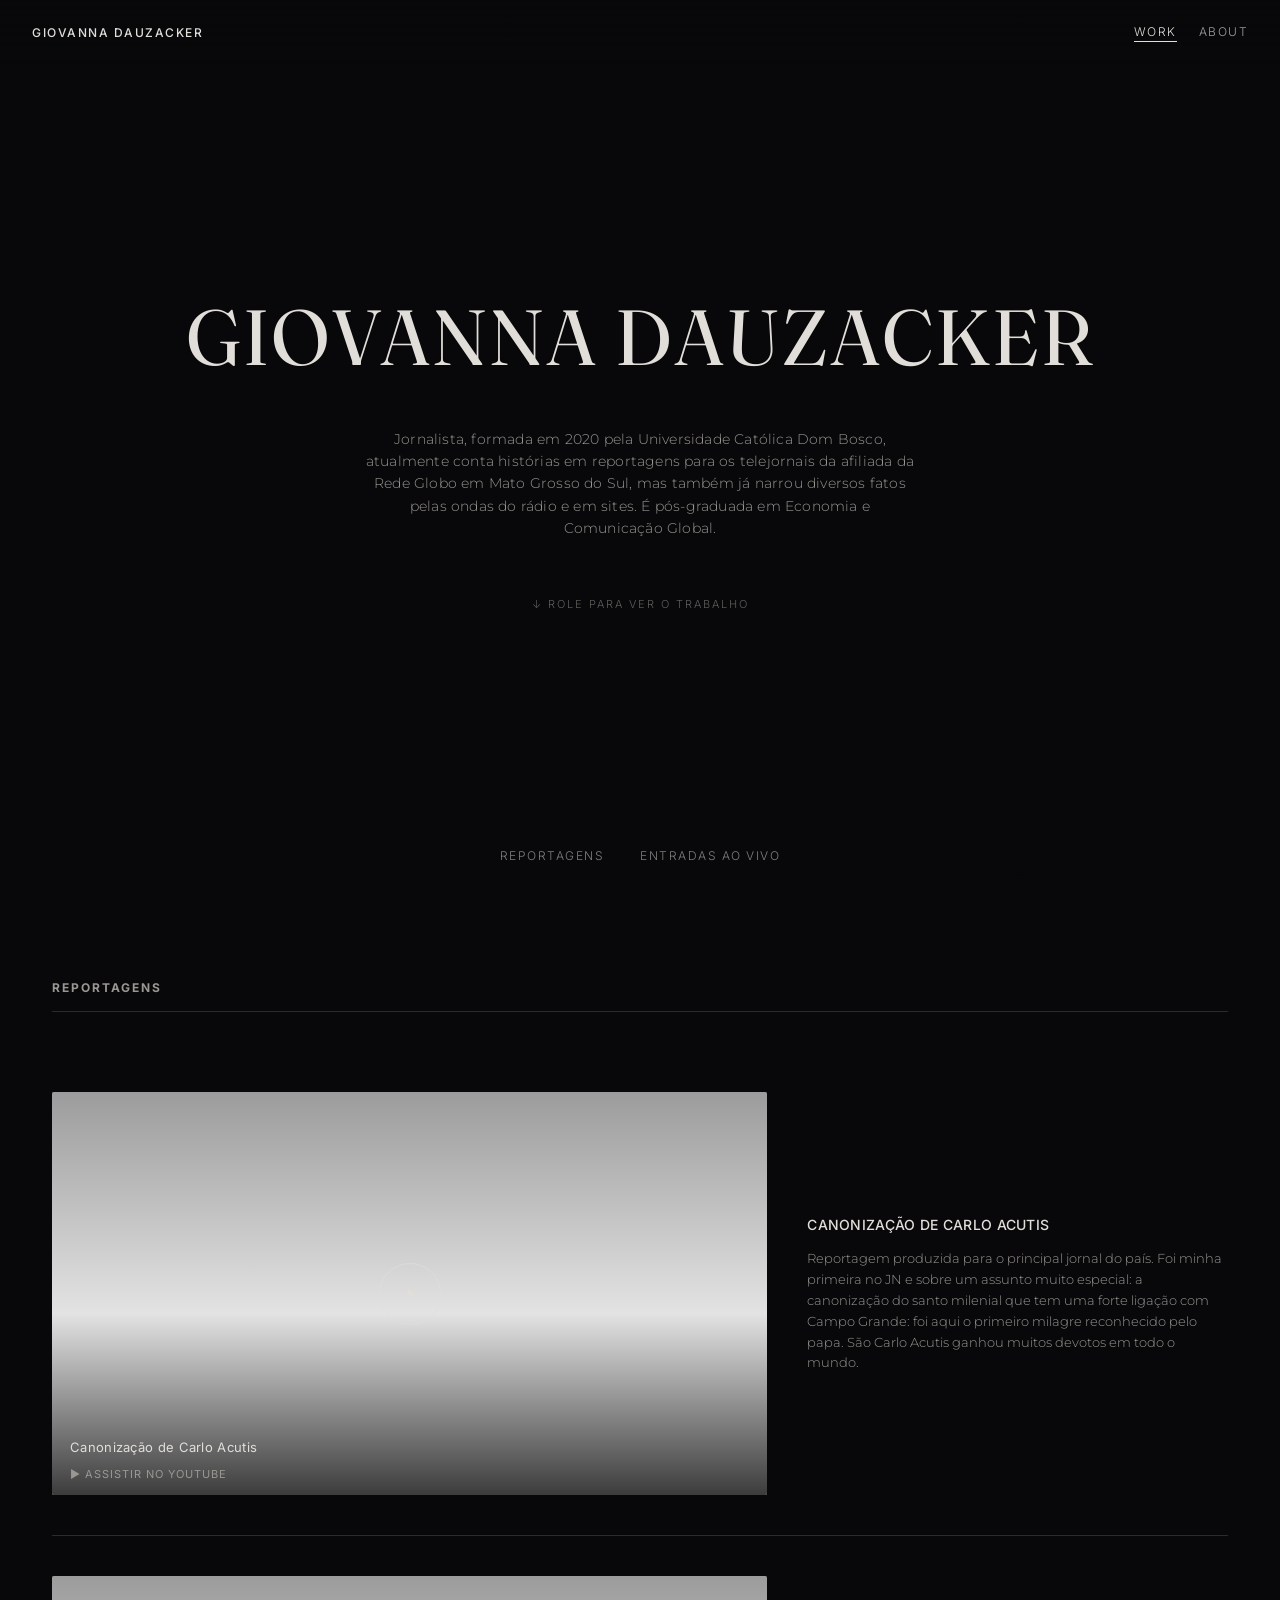
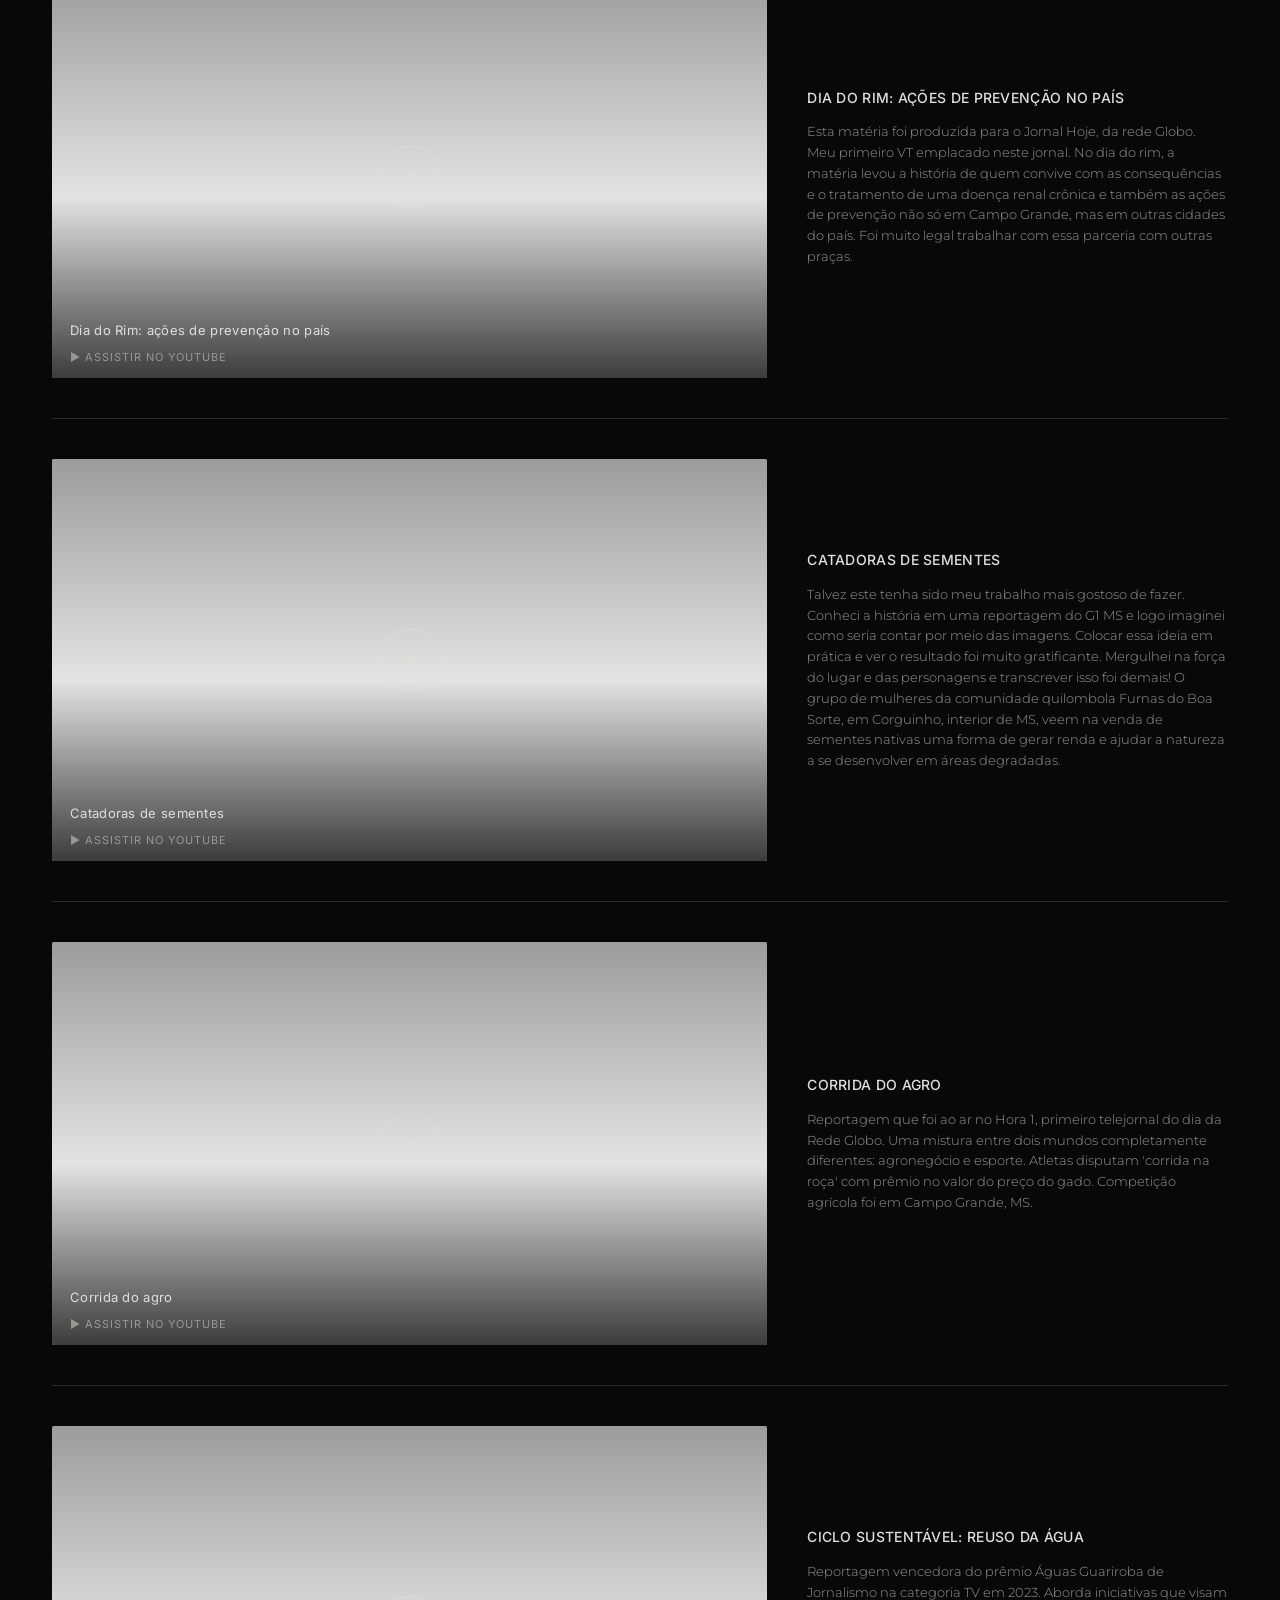
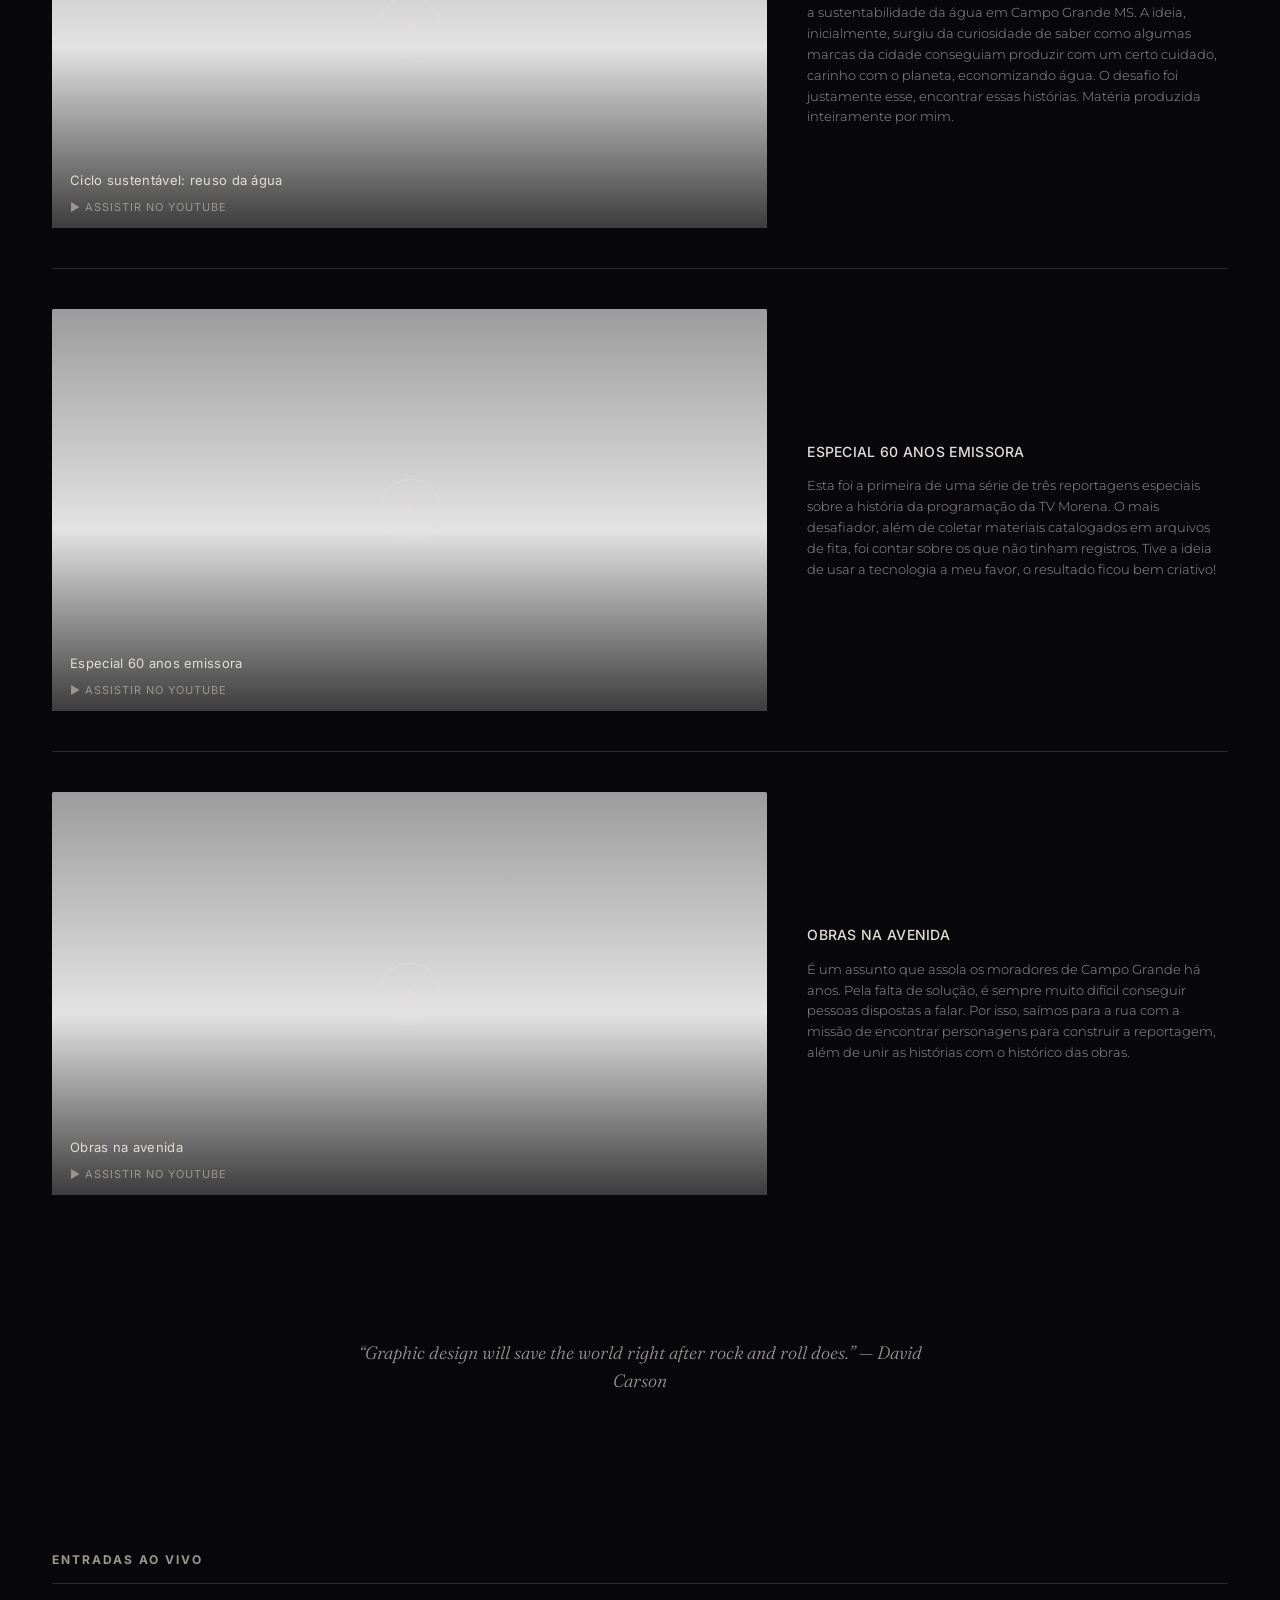
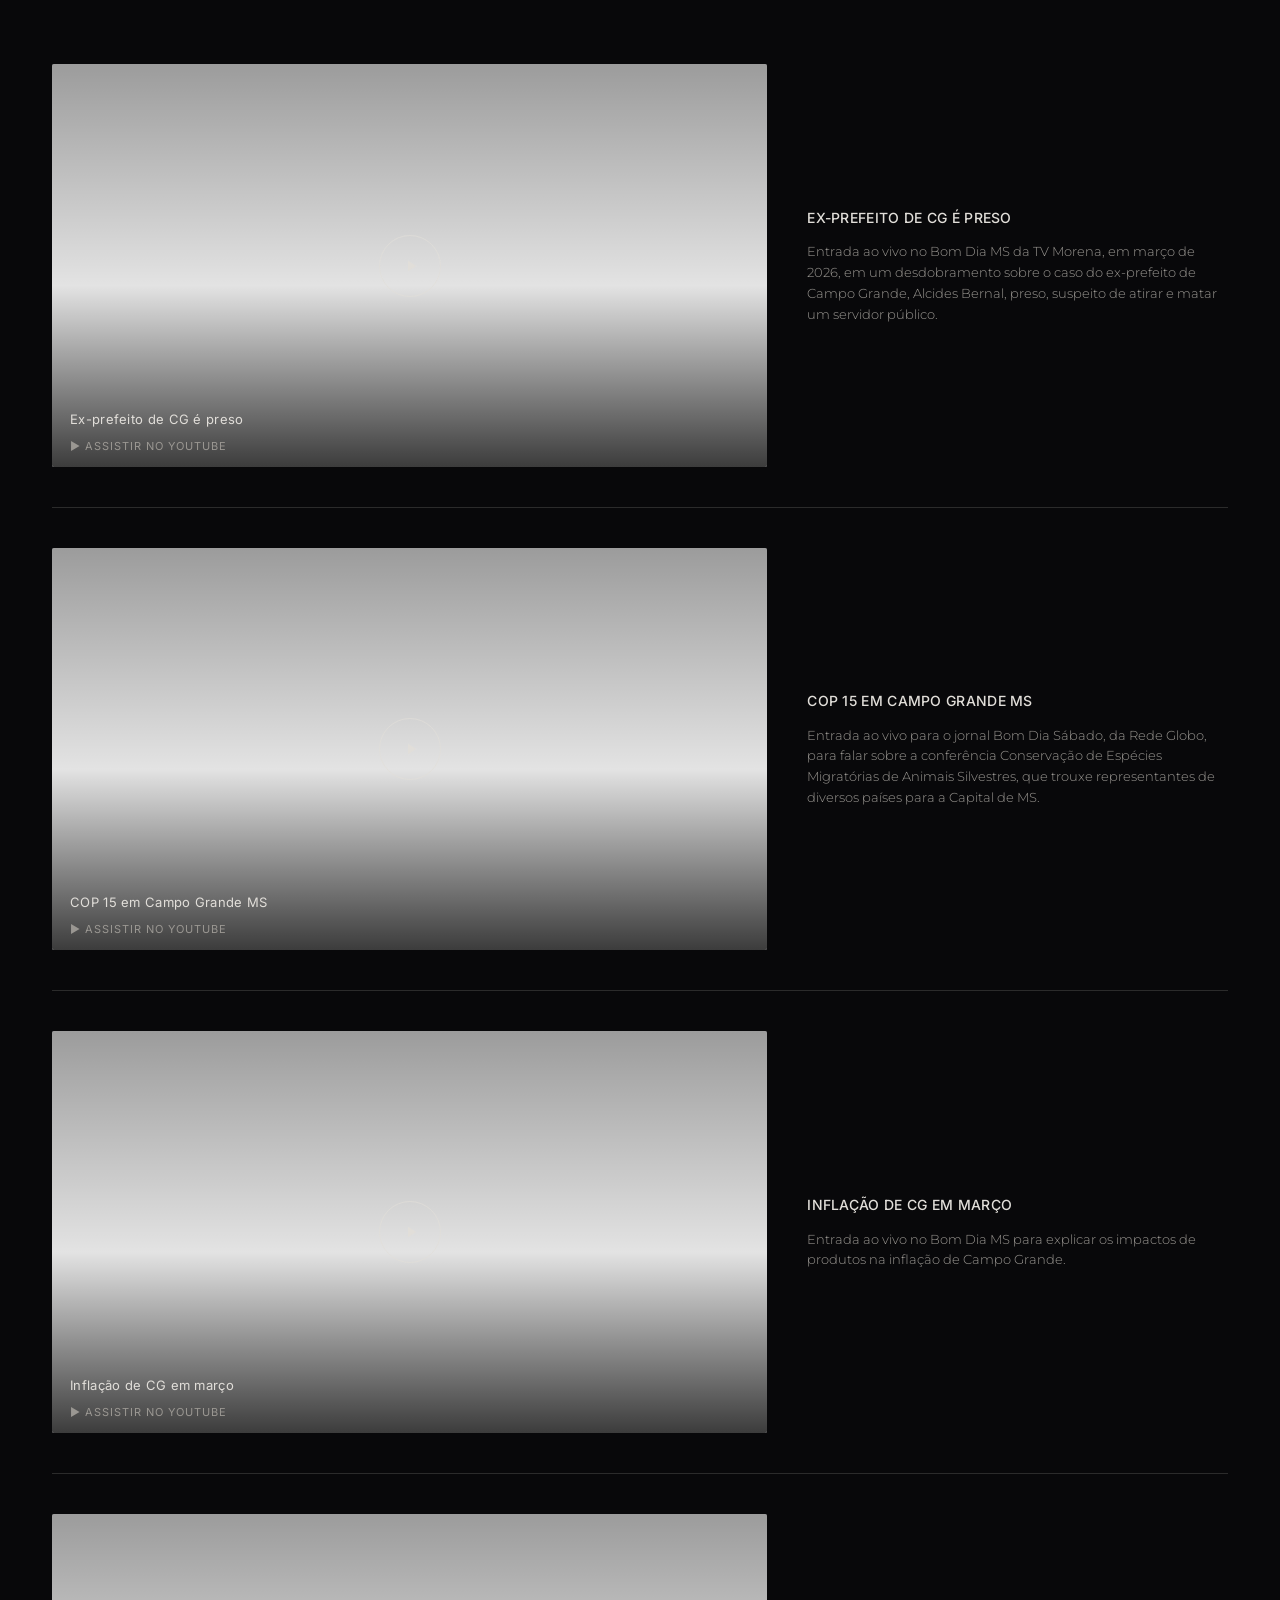
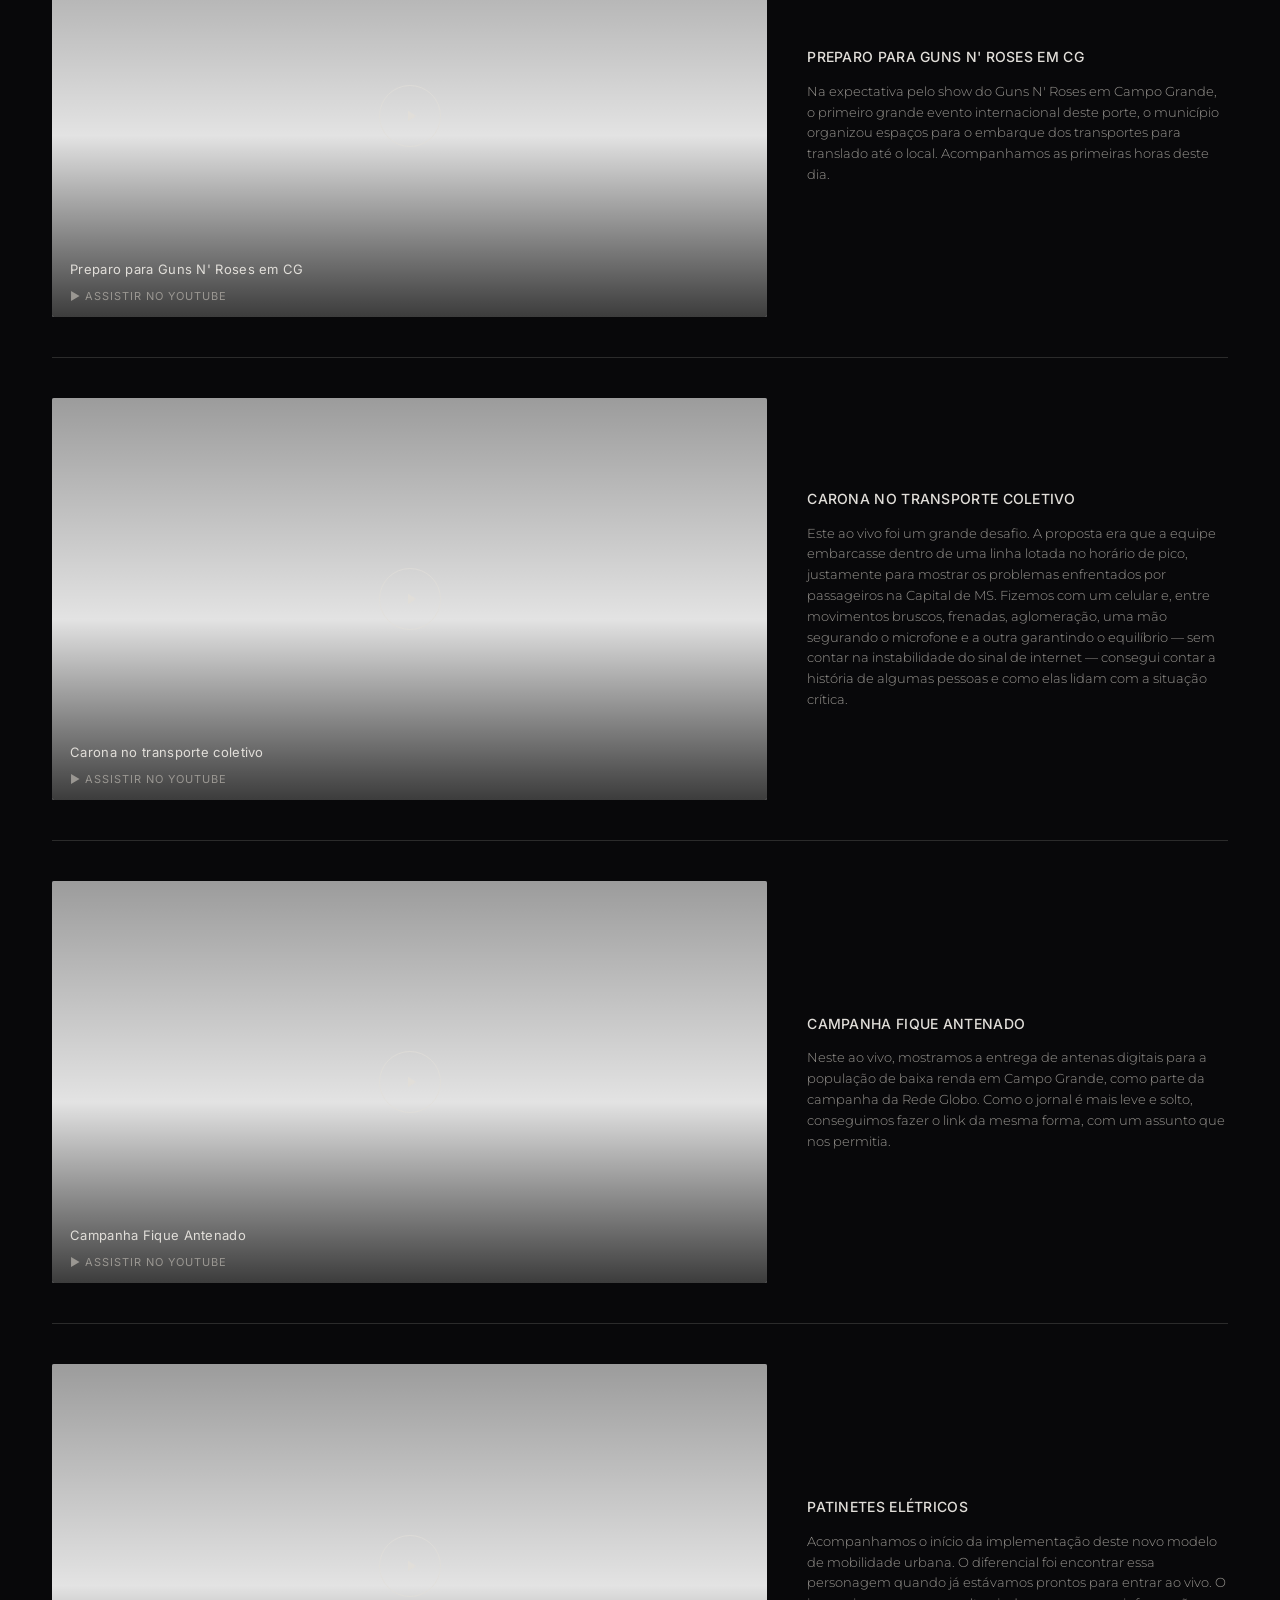
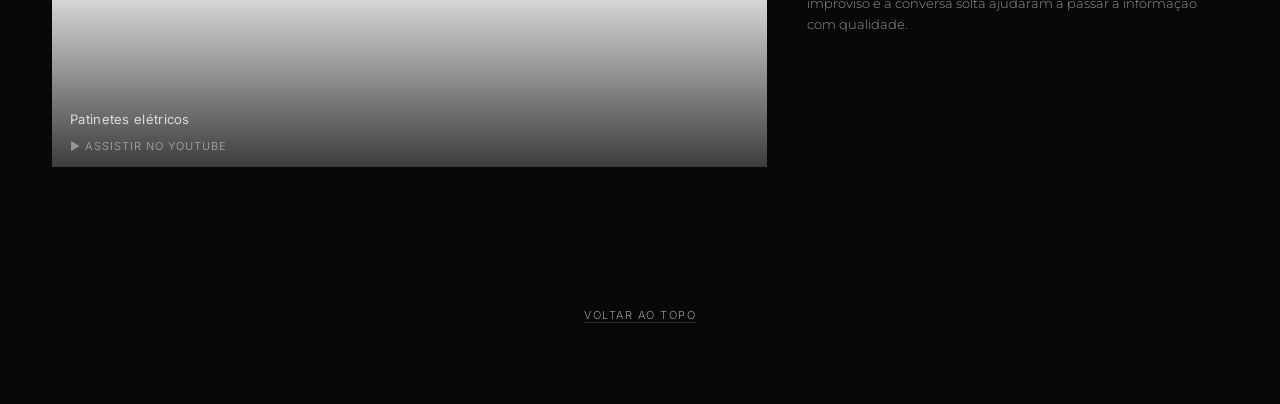
==== index.html @ 27963dab "Initial commit: portfólio da Giovanna Dauzacker Site estático (HTML/CSS/JS) recriando o portfólio qu" ====
<!doctype html>
<html lang="pt-BR">
<head>
  <meta charset="UTF-8" />
  <meta name="viewport" content="width=device-width, initial-scale=1.0" />
  <title>Giovanna Dauzacker — Jornalista</title>
  <meta name="description" content="Portfólio de Giovanna Dauzacker, jornalista de TV, rádio e site em Mato Grosso do Sul." />
  <link rel="stylesheet" href="css/style.css" />
</head>
<body>
  <header class="site-header">
    <a href="index.html" class="logo">Giovanna Dauzacker</a>
    <nav>
      <a href="index.html" class="active">Work</a>
      <a href="about.html">About</a>
    </nav>
  </header>

  <section class="hero">
    <h1 id="hero-title">Giovanna Dauzacker</h1>
    <p id="hero-tagline"></p>
    <div class="scroll-hint">↓ role para ver o trabalho</div>
  </section>

  <nav class="section-tabs">
    <a href="#reportagens">Reportagens</a>
    <a href="#entradas">Entradas ao vivo</a>
  </nav>

  <main class="container">
    <section id="reportagens" class="section">
      <h2 class="section-heading">Reportagens</h2>
      <div id="reportagens-grid"></div>
    </section>

    <p class="quote" id="site-quote"></p>

    <section id="entradas" class="section">
      <h2 class="section-heading">Entradas ao vivo</h2>
      <div id="entradas-grid"></div>
    </section>
  </main>

  <footer class="site-footer">
    <a href="#top">Voltar ao topo</a>
  </footer>

  <script src="js/data.js"></script>
  <script src="js/main.js"></script>
</body>
</html>
---- css/style.css ----
/* =========================================================
   Portfólio — Giovanna Dauzacker
   Paleta e tipografia inspiradas no site original (Readymag)
   ========================================================= */

@import url("https://fonts.googleapis.com/css2?family=Fraunces:ital,opsz,wght@0,9..144,300;0,9..144,400;1,9..144,400&family=Inter:wght@400;500&family=Montserrat:wght@300;400;500&display=swap");

:root {
  --bg: #08080a;
  --bg-soft: #101012;
  --fg: #e1ded9;
  --fg-dim: #9a9792;
  --line: rgba(225, 222, 217, 0.16);
  --accent: #c23b2f;
  --serif: "Fraunces", Georgia, serif;
  --sans: "Inter", -apple-system, "Segoe UI", Roboto, sans-serif;
  --body-font: "Montserrat", var(--sans);
  --maxw: 1240px;
}

* {
  box-sizing: border-box;
}

html {
  scroll-behavior: smooth;
}

body {
  margin: 0;
  background: var(--bg);
  color: var(--fg);
  font-family: var(--body-font);
  font-weight: 300;
  line-height: 1.6;
  -webkit-font-smoothing: antialiased;
}

a {
  color: inherit;
  text-decoration: none;
}

img {
  max-width: 100%;
  display: block;
}

.container {
  max-width: var(--maxw);
  margin: 0 auto;
  padding: 0 32px;
}

/* ---------- Header ---------- */

.site-header {
  position: fixed;
  top: 0;
  left: 0;
  right: 0;
  z-index: 50;
  display: flex;
  align-items: center;
  justify-content: space-between;
  padding: 22px 32px;
  font-family: var(--sans);
  font-size: 12px;
  letter-spacing: 1.5px;
  text-transform: uppercase;
  background: linear-gradient(to bottom, rgba(8, 8, 10, 0.9), transparent);
}

.site-header .logo {
  font-weight: 500;
}

.site-header nav {
  display: flex;
  gap: 22px;
}

.site-header nav a {
  opacity: 0.7;
  transition: opacity 0.2s ease;
  border-bottom: 1px solid transparent;
}

.site-header nav a:hover,
.site-header nav a.active {
  opacity: 1;
  border-bottom-color: currentColor;
}

/* ---------- Hero ---------- */

.hero {
  min-height: 92vh;
  display: flex;
  flex-direction: column;
  align-items: center;
  justify-content: center;
  text-align: center;
  padding: 140px 24px 80px;
}

.hero h1 {
  font-family: var(--serif);
  font-weight: 400;
  font-size: clamp(40px, 7vw, 78px);
  letter-spacing: 2px;
  text-transform: uppercase;
  margin: 0 0 28px;
}

.hero p {
  max-width: 560px;
  font-size: 14px;
  letter-spacing: 0.2px;
  color: var(--fg-dim);
  margin: 0;
}

.hero .scroll-hint {
  margin-top: 56px;
  font-family: var(--sans);
  font-size: 11px;
  letter-spacing: 2px;
  text-transform: uppercase;
  color: var(--fg-dim);
  opacity: 0.6;
}

/* ---------- Section nav (Reportagens / Entradas ao vivo) ---------- */

.section-tabs {
  position: sticky;
  top: 0;
  z-index: 40;
  display: flex;
  justify-content: center;
  gap: 36px;
  padding: 18px 24px;
  background: linear-gradient(to bottom, var(--bg) 60%, transparent);
  font-family: var(--sans);
  font-size: 12px;
  letter-spacing: 1.5px;
  text-transform: uppercase;
}

.section-tabs a {
  opacity: 0.55;
  padding-bottom: 4px;
  border-bottom: 1px solid transparent;
  transition: opacity 0.2s ease, border-color 0.2s ease;
}

.section-tabs a:hover {
  opacity: 1;
  border-color: var(--line);
}

/* ---------- Section headings ---------- */

.section {
  padding: 90px 0 40px;
}

.section-heading {
  font-family: var(--sans);
  font-size: 12px;
  letter-spacing: 2px;
  text-transform: uppercase;
  color: var(--fg-dim);
  margin: 0 0 40px;
  padding-bottom: 14px;
  border-bottom: 1px solid var(--line);
}

.quote {
  max-width: 640px;
  margin: 64px auto;
  text-align: center;
  font-family: var(--serif);
  font-style: italic;
  font-size: 18px;
  color: var(--fg-dim);
  padding: 0 24px;
}

/* ---------- Video cards ---------- */

.card {
  display: grid;
  grid-template-columns: minmax(0, 1.7fr) minmax(0, 1fr);
  gap: 40px;
  align-items: center;
  padding: 40px 0;
  border-bottom: 1px solid var(--line);
}

.card:last-child {
  border-bottom: none;
}

.video-frame {
  position: relative;
  aspect-ratio: 16 / 9;
  background: var(--bg-soft);
  overflow: hidden;
  border-radius: 2px;
}

.video-frame iframe {
  position: absolute;
  inset: 0;
  width: 100%;
  height: 100%;
  border: 0;
}

.video-thumb {
  position: absolute;
  inset: 0;
  width: 100%;
  height: 100%;
  background-size: cover;
  background-position: center;
  cursor: pointer;
  border: 0;
  padding: 0;
}

.video-thumb::after {
  content: "";
  position: absolute;
  inset: 0;
  background: linear-gradient(to top, rgba(0, 0, 0, 0.75) 0%, rgba(0, 0, 0, 0.05) 45%, rgba(0, 0, 0, 0.35) 100%);
}

.video-thumb .play {
  position: absolute;
  top: 50%;
  left: 50%;
  transform: translate(-50%, -50%);
  width: 62px;
  height: 62px;
  border-radius: 50%;
  border: 1px solid rgba(225, 222, 217, 0.7);
  display: flex;
  align-items: center;
  justify-content: center;
  z-index: 2;
  transition: transform 0.2s ease, background 0.2s ease;
}

.video-thumb:hover .play {
  transform: translate(-50%, -50%) scale(1.08);
  background: rgba(225, 222, 217, 0.12);
}

.video-thumb .play svg {
  width: 18px;
  height: 18px;
  fill: var(--fg);
  margin-left: 3px;
}

.video-thumb .thumb-caption {
  position: absolute;
  left: 18px;
  right: 18px;
  bottom: 14px;
  z-index: 2;
  display: flex;
  flex-direction: column;
  gap: 6px;
  text-align: left;
  font-family: var(--sans);
  font-size: 13px;
  letter-spacing: 0.3px;
  color: var(--fg);
}

.video-thumb .thumb-caption .yt {
  display: inline-flex;
  align-items: center;
  gap: 6px;
  margin-top: 6px;
  font-size: 11px;
  letter-spacing: 1px;
  text-transform: uppercase;
  color: var(--fg-dim);
}

.card-body h3 {
  font-family: var(--sans);
  font-weight: 500;
  font-size: 14px;
  letter-spacing: 0.3px;
  text-transform: uppercase;
  margin: 0 0 12px;
}

.card-body p {
  font-size: 13px;
  color: var(--fg-dim);
  margin: 0;
}

/* ---------- Footer ---------- */

.site-footer {
  padding: 60px 0 80px;
  text-align: center;
  font-family: var(--sans);
  font-size: 11px;
  letter-spacing: 1.5px;
  text-transform: uppercase;
  color: var(--fg-dim);
}

.site-footer a {
  border-bottom: 1px solid var(--line);
}

/* ---------- About page ---------- */

.about {
  padding: 170px 0 100px;
  display: grid;
  grid-template-columns: 1.1fr 0.9fr;
  gap: 64px;
  align-items: start;
}

.about h1 {
  font-family: var(--serif);
  font-size: clamp(30px, 4vw, 42px);
  letter-spacing: 1px;
  text-transform: uppercase;
  margin: 0 0 28px;
}

.about p {
  font-size: 14px;
  color: var(--fg-dim);
  margin: 0 0 18px;
}

.about .contact {
  margin-top: 36px;
  display: flex;
  gap: 32px;
  font-family: var(--sans);
  font-size: 12px;
  letter-spacing: 1px;
  text-transform: uppercase;
}

.about .contact a {
  border-bottom: 1px solid var(--line);
  padding-bottom: 2px;
}

.about-photo {
  aspect-ratio: 4 / 5;
  border-radius: 2px;
  overflow: hidden;
  background: var(--bg-soft);
  display: flex;
  align-items: center;
  justify-content: center;
  border: 1px solid var(--line);
}

.about-photo img {
  width: 100%;
  height: 100%;
  object-fit: cover;
}

.about-photo .placeholder {
  text-align: center;
  font-family: var(--serif);
  font-size: 42px;
  letter-spacing: 3px;
  color: var(--fg-dim);
}

/* ---------- Responsive ---------- */

@media (max-width: 860px) {
  .card {
    grid-template-columns: 1fr;
    gap: 20px;
  }

  .about {
    grid-template-columns: 1fr;
    padding-top: 130px;
  }

  .about-photo {
    max-width: 320px;
  }

  .site-header {
    padding: 18px 20px;
  }

  .container {
    padding: 0 20px;
  }
}
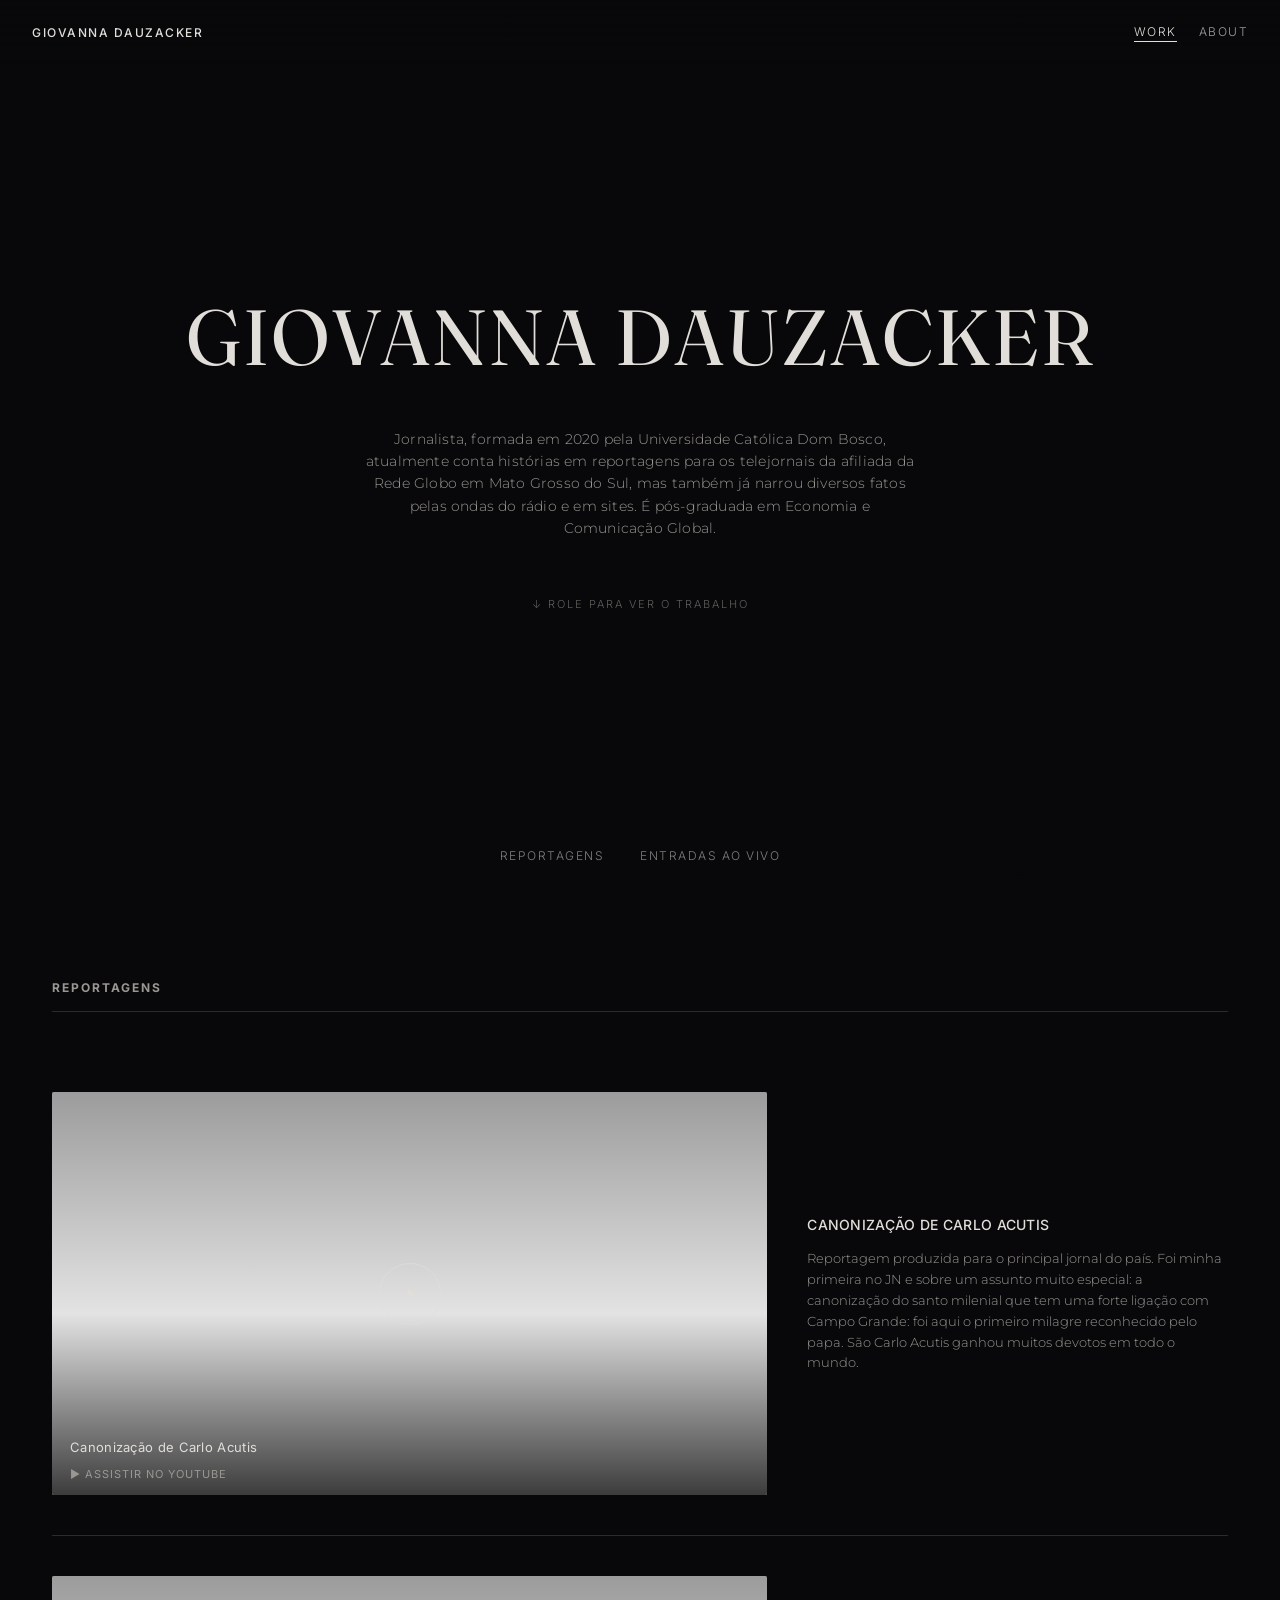
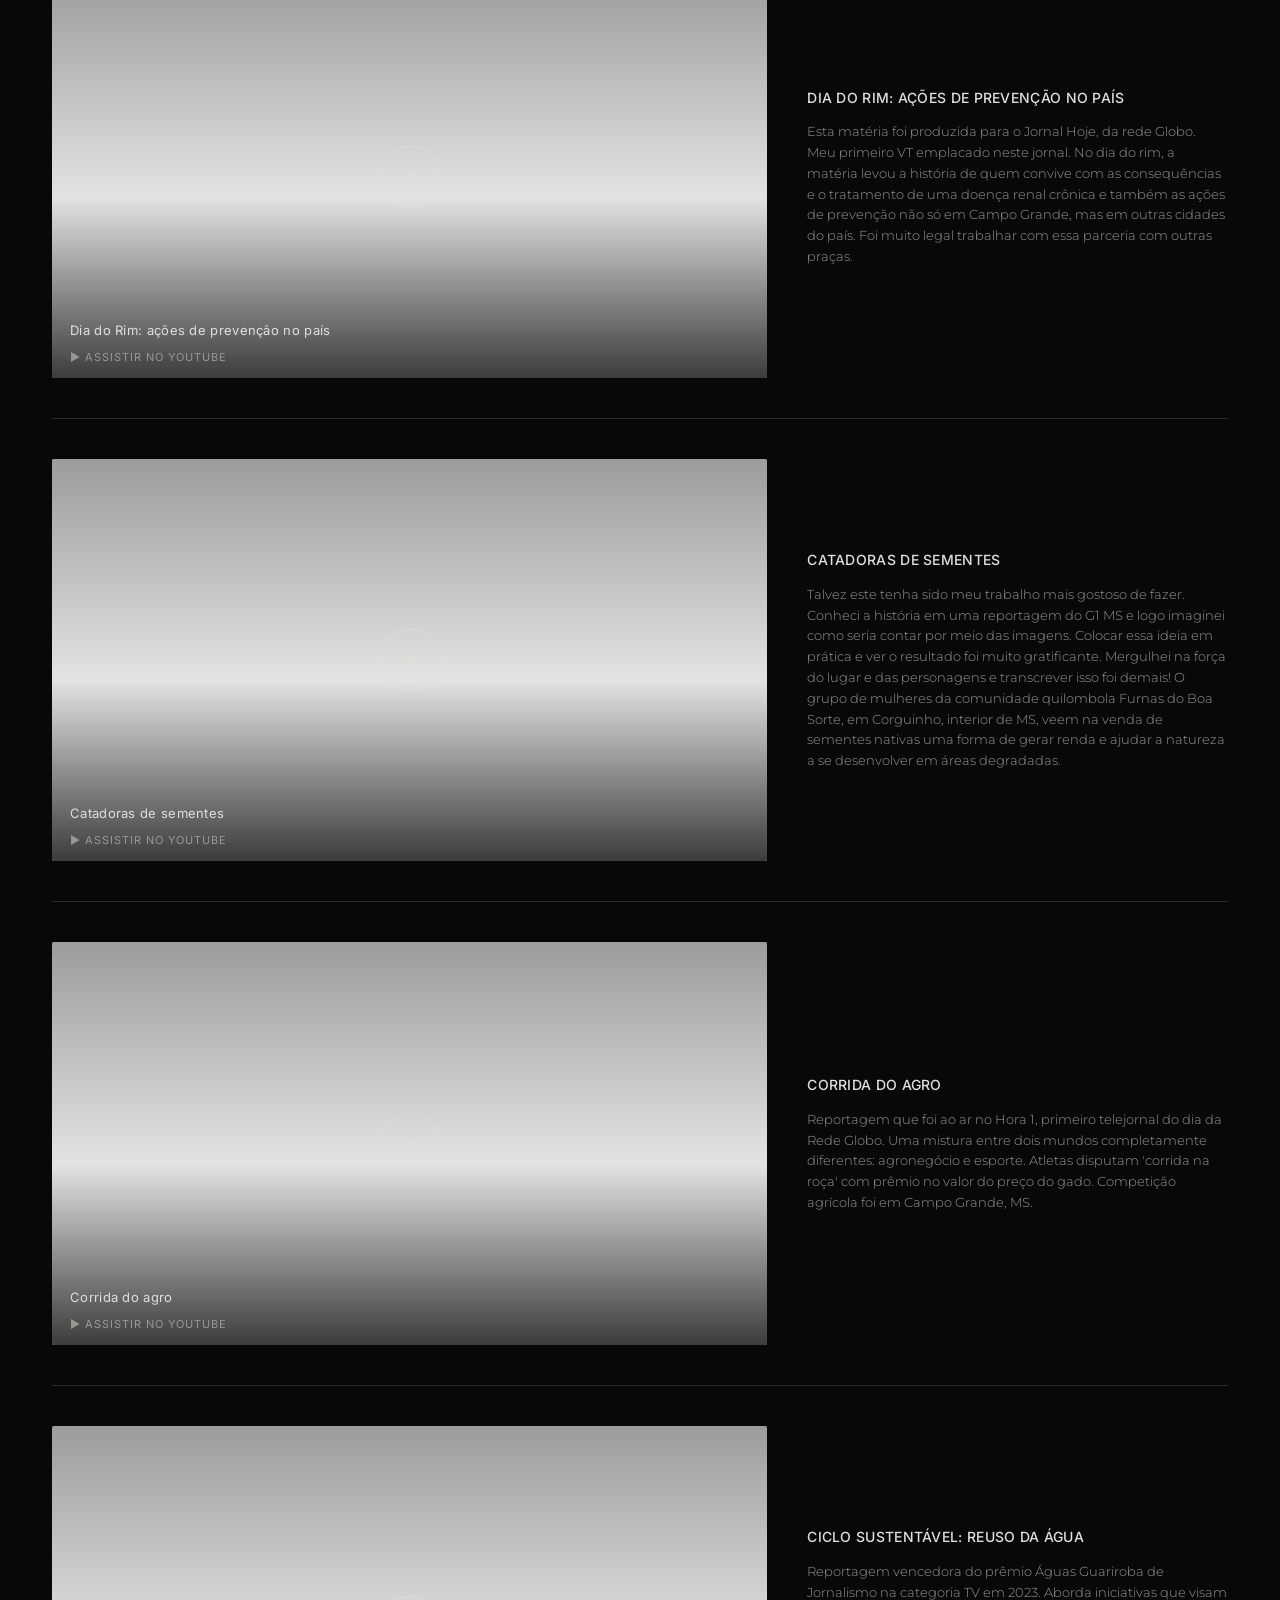
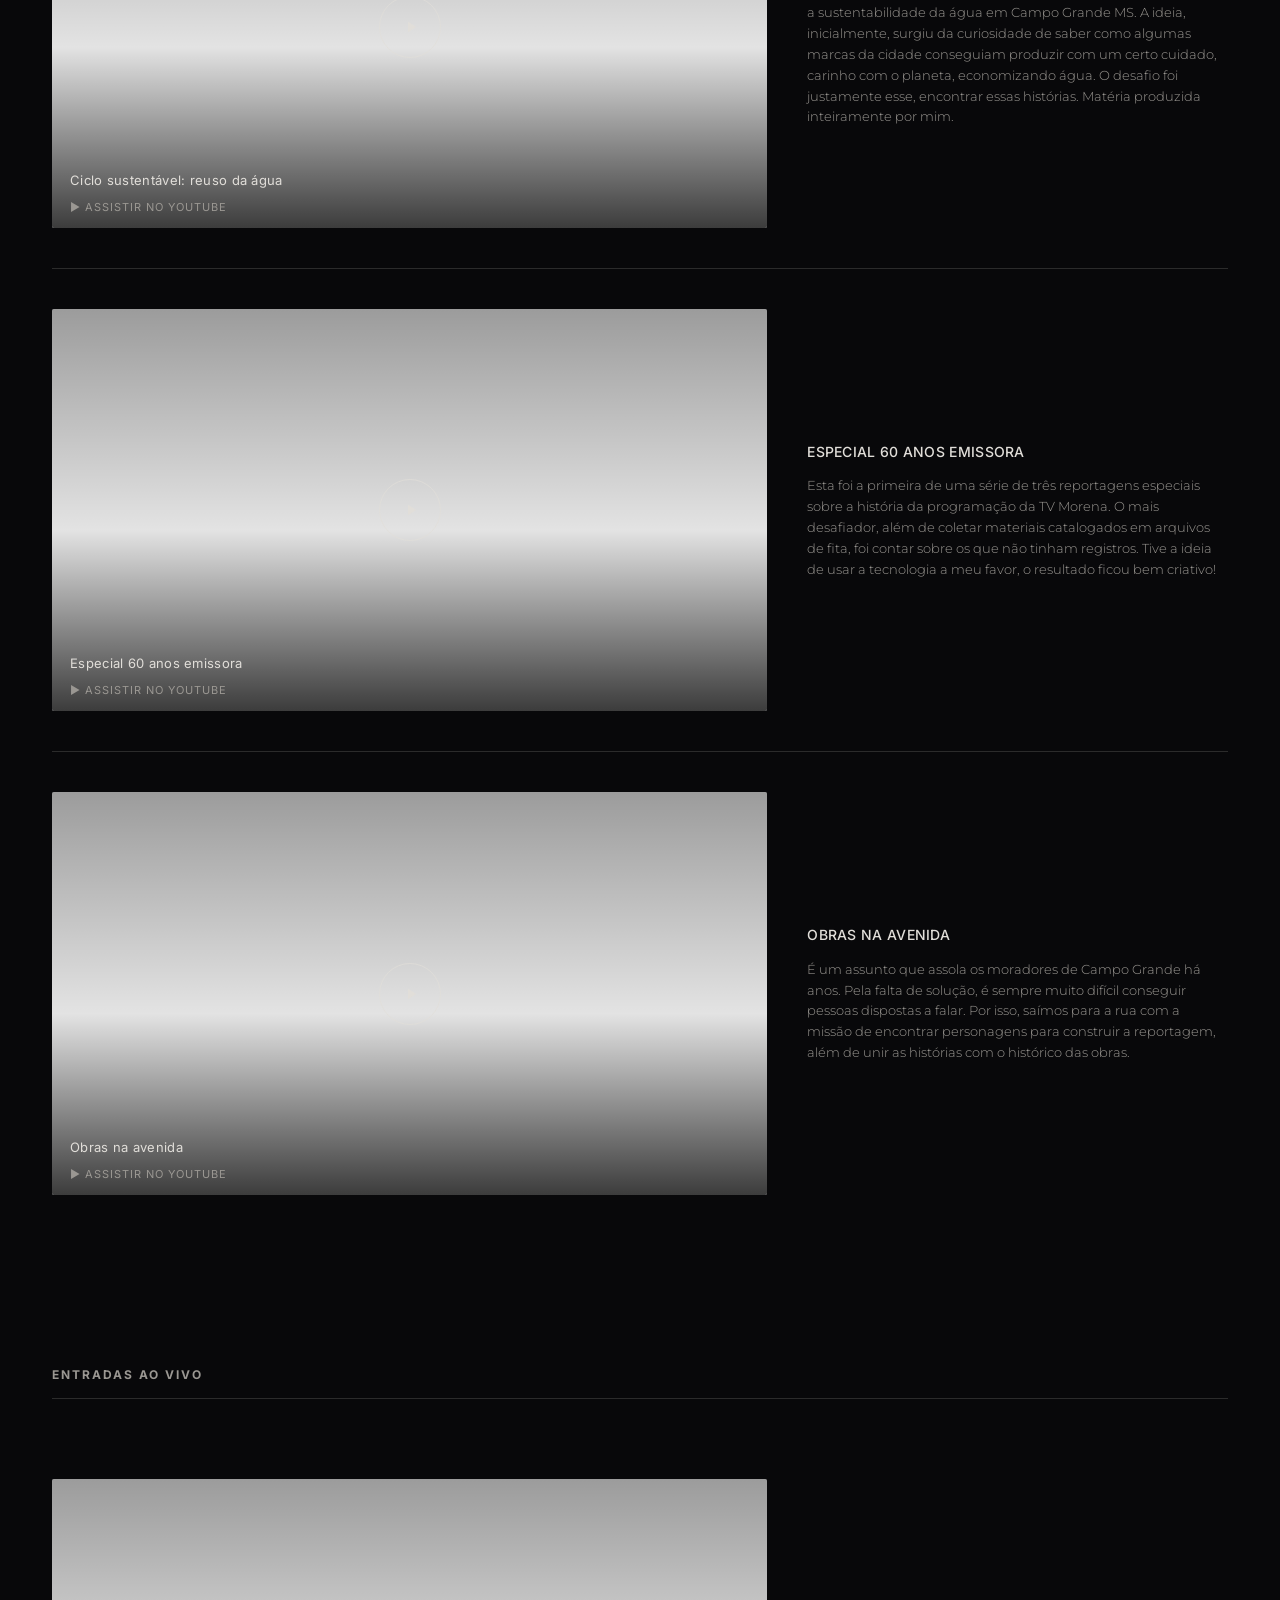
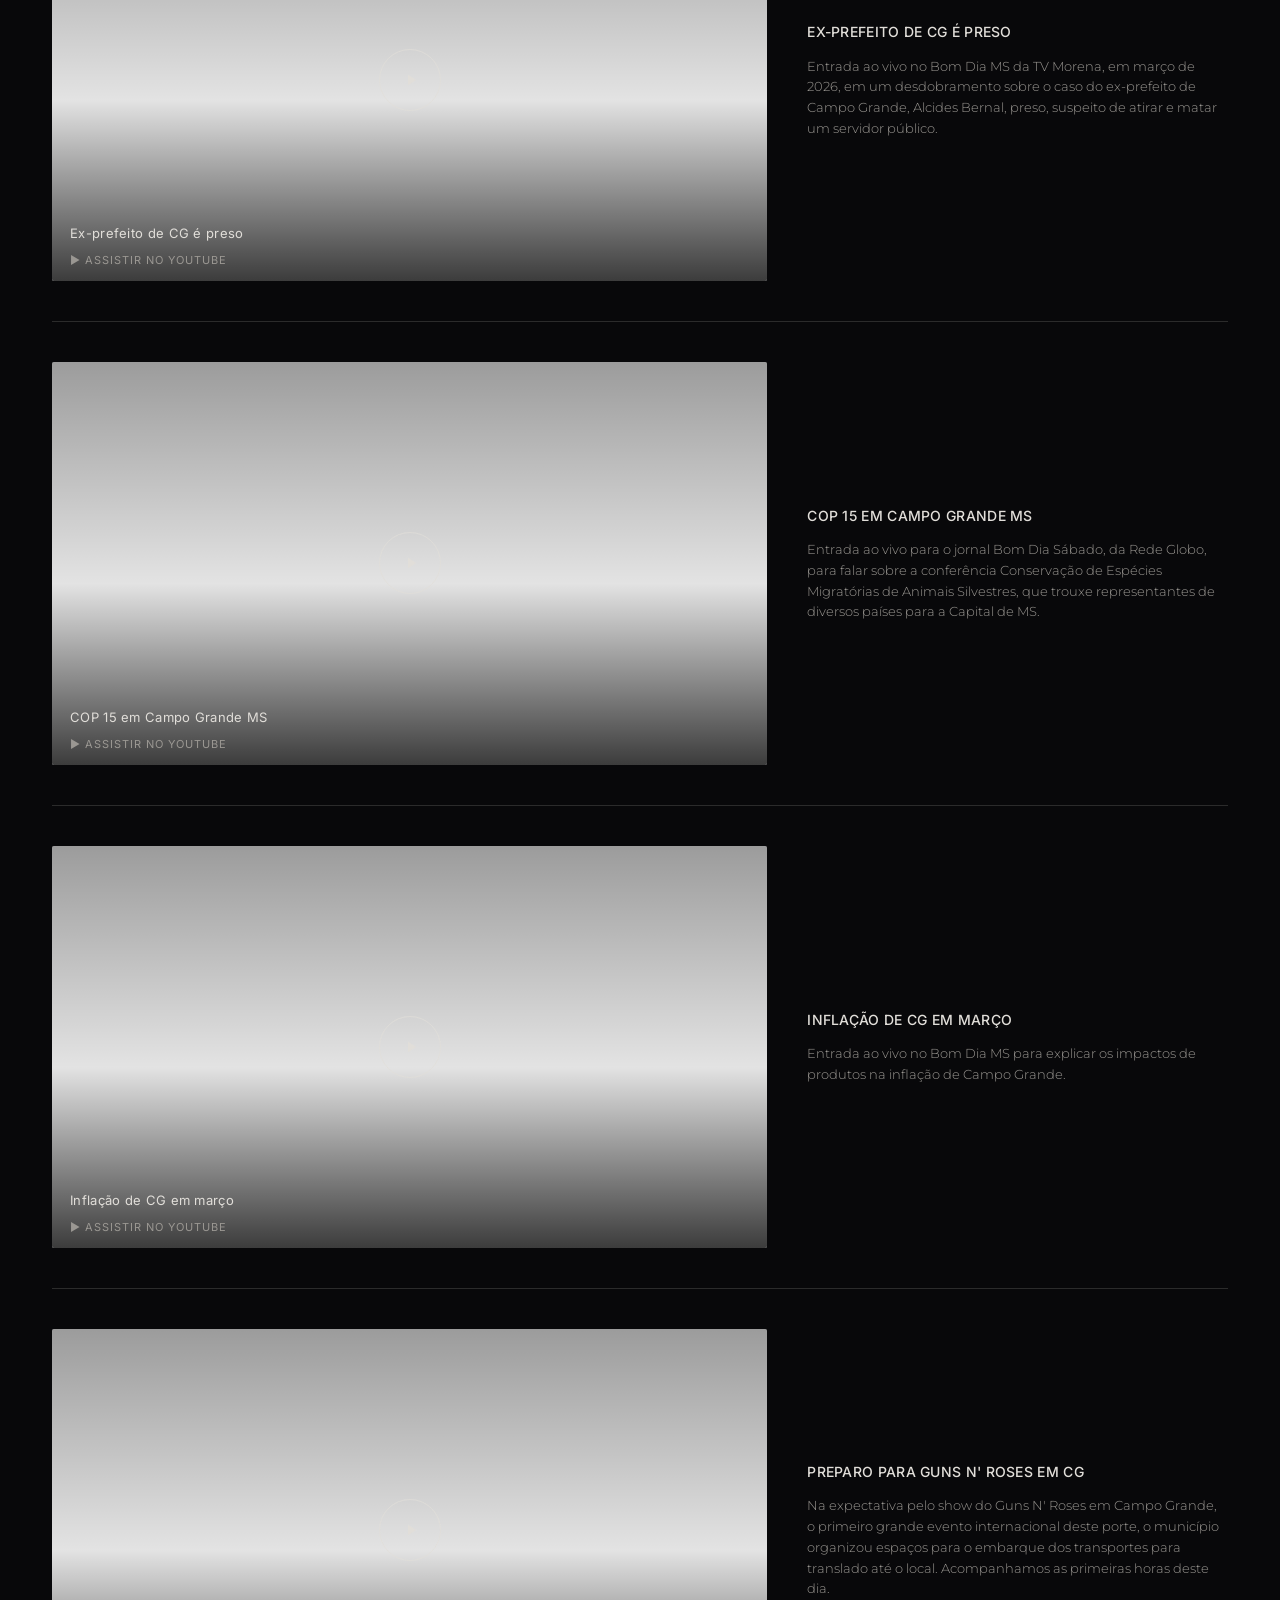
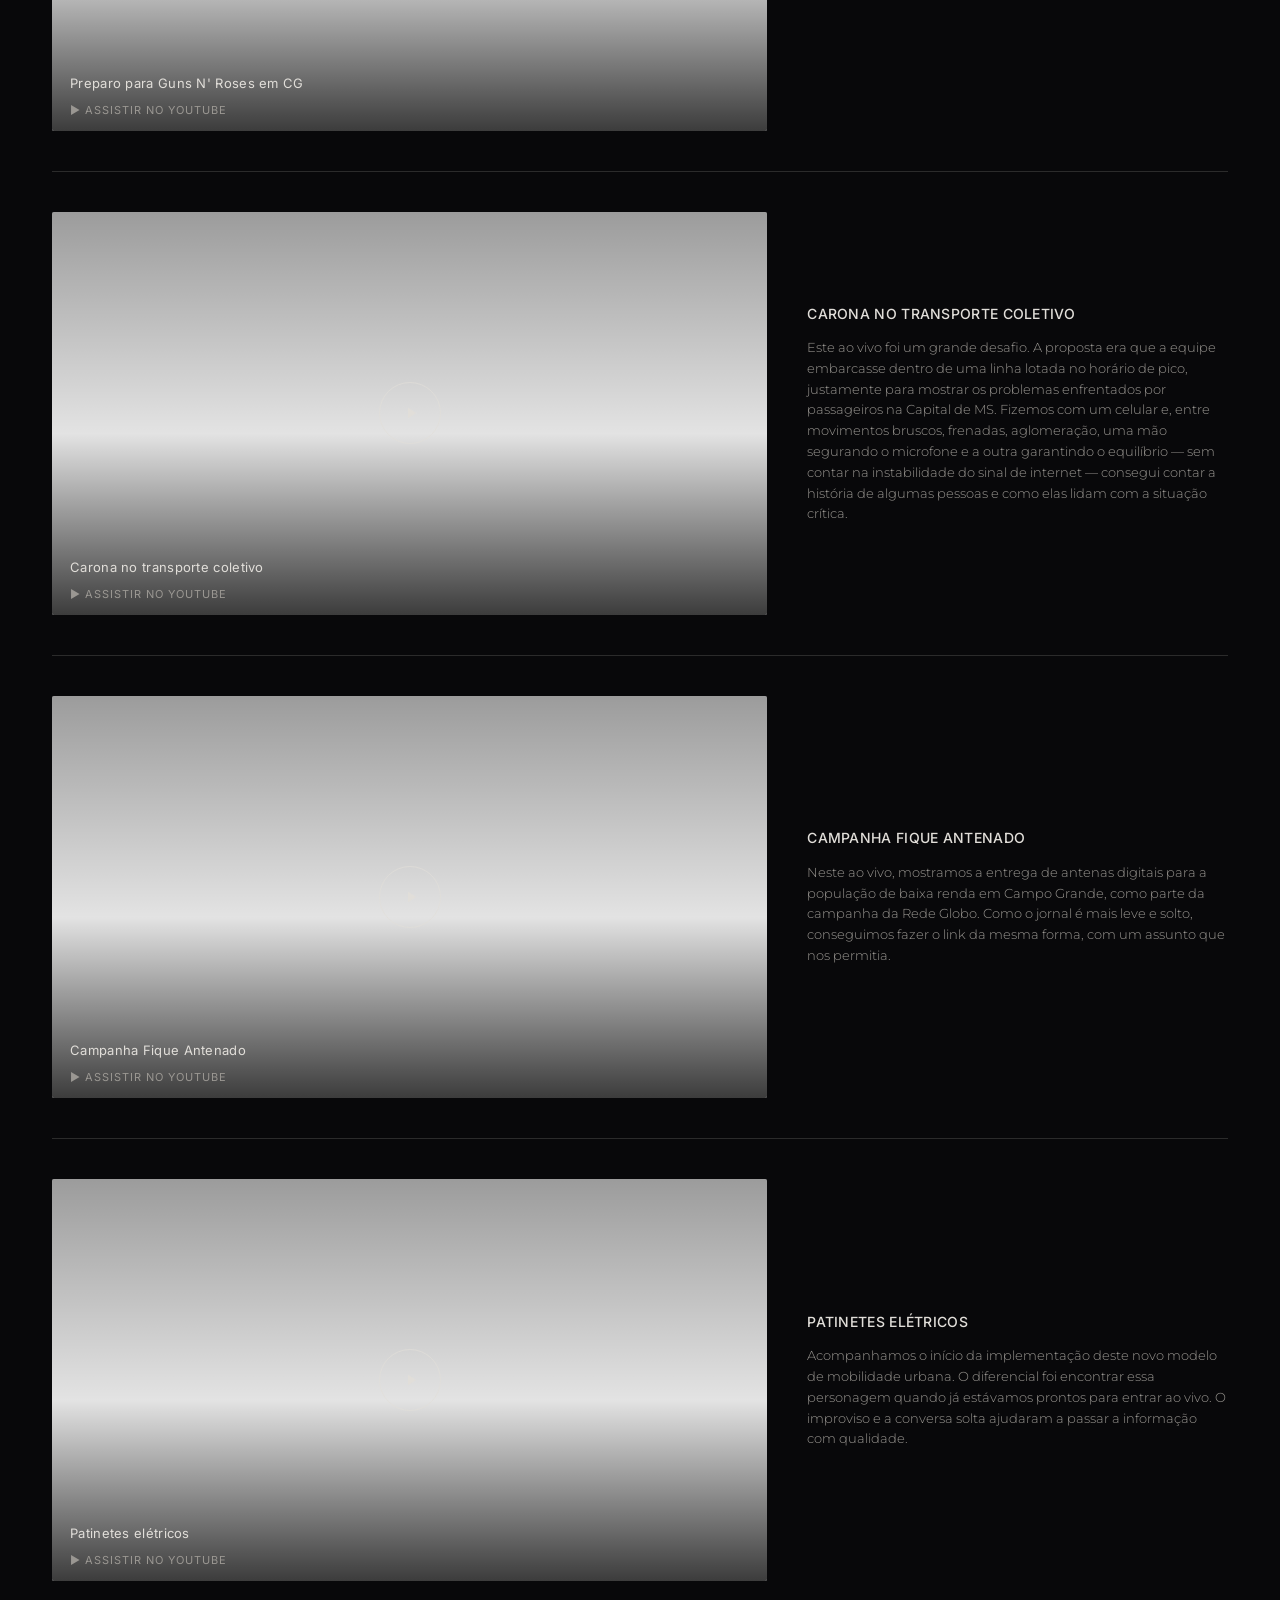
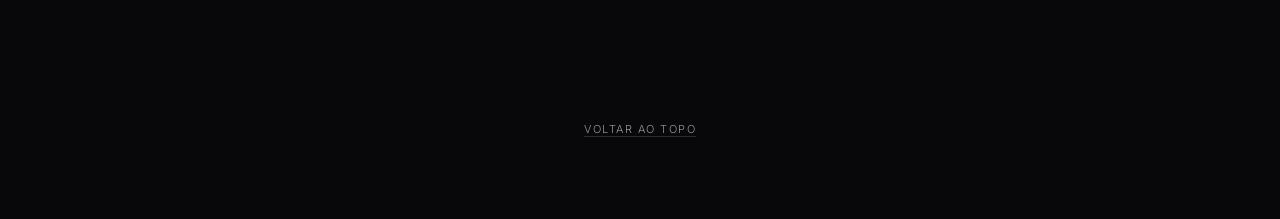
==== commit ad3976ff: "Remove citação da página inicial Co-Authored-By: Claude Sonnet 5 <noreply@anthropic.com>" ====
--- a/index.html
+++ b/index.html
@@ -33,8 +33,6 @@
       <div id="reportagens-grid"></div>
     </section>
 
-    <p class="quote" id="site-quote"></p>
-
     <section id="entradas" class="section">
       <h2 class="section-heading">Entradas ao vivo</h2>
       <div id="entradas-grid"></div>
--- a/css/style.css
+++ b/css/style.css
@@ -177,17 +177,6 @@
   border-bottom: 1px solid var(--line);
 }
 
-.quote {
-  max-width: 640px;
-  margin: 64px auto;
-  text-align: center;
-  font-family: var(--serif);
-  font-style: italic;
-  font-size: 18px;
-  color: var(--fg-dim);
-  padding: 0 24px;
-}
-
 /* ---------- Video cards ---------- */
 
 .card {
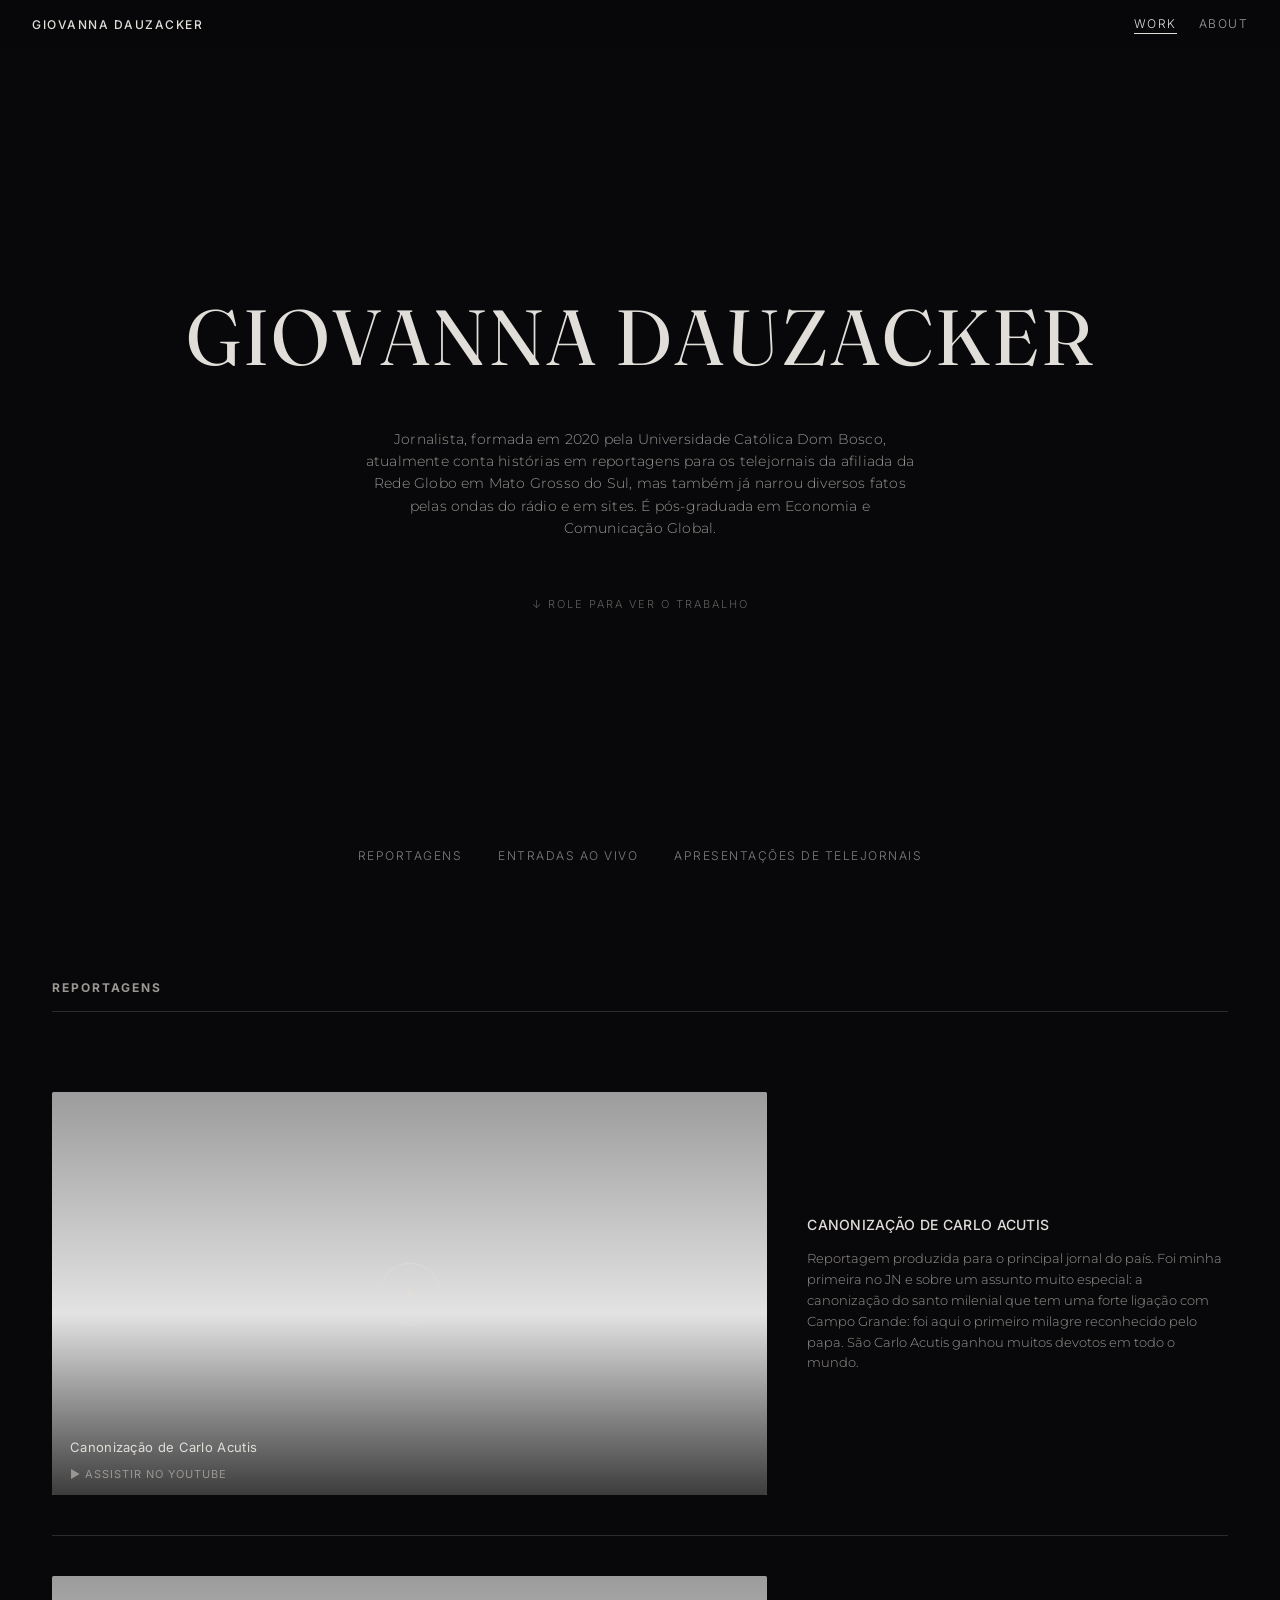
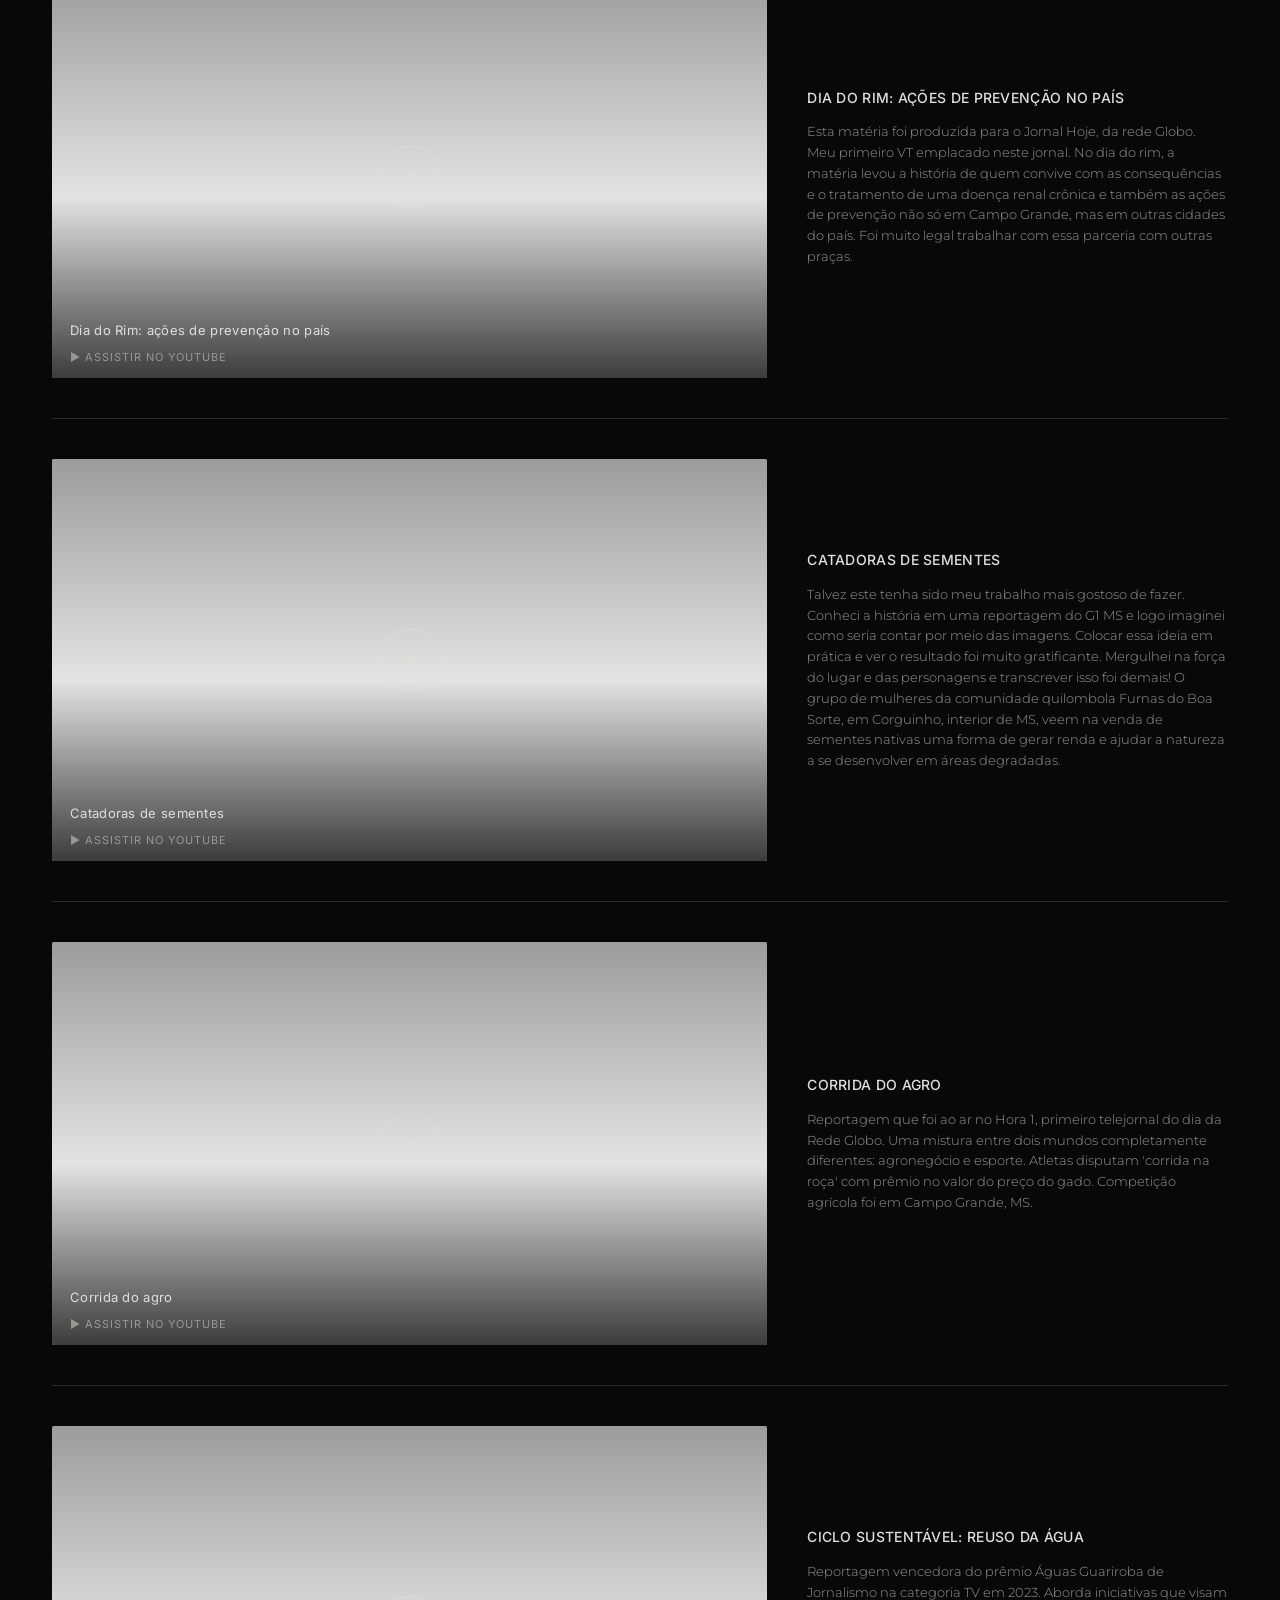
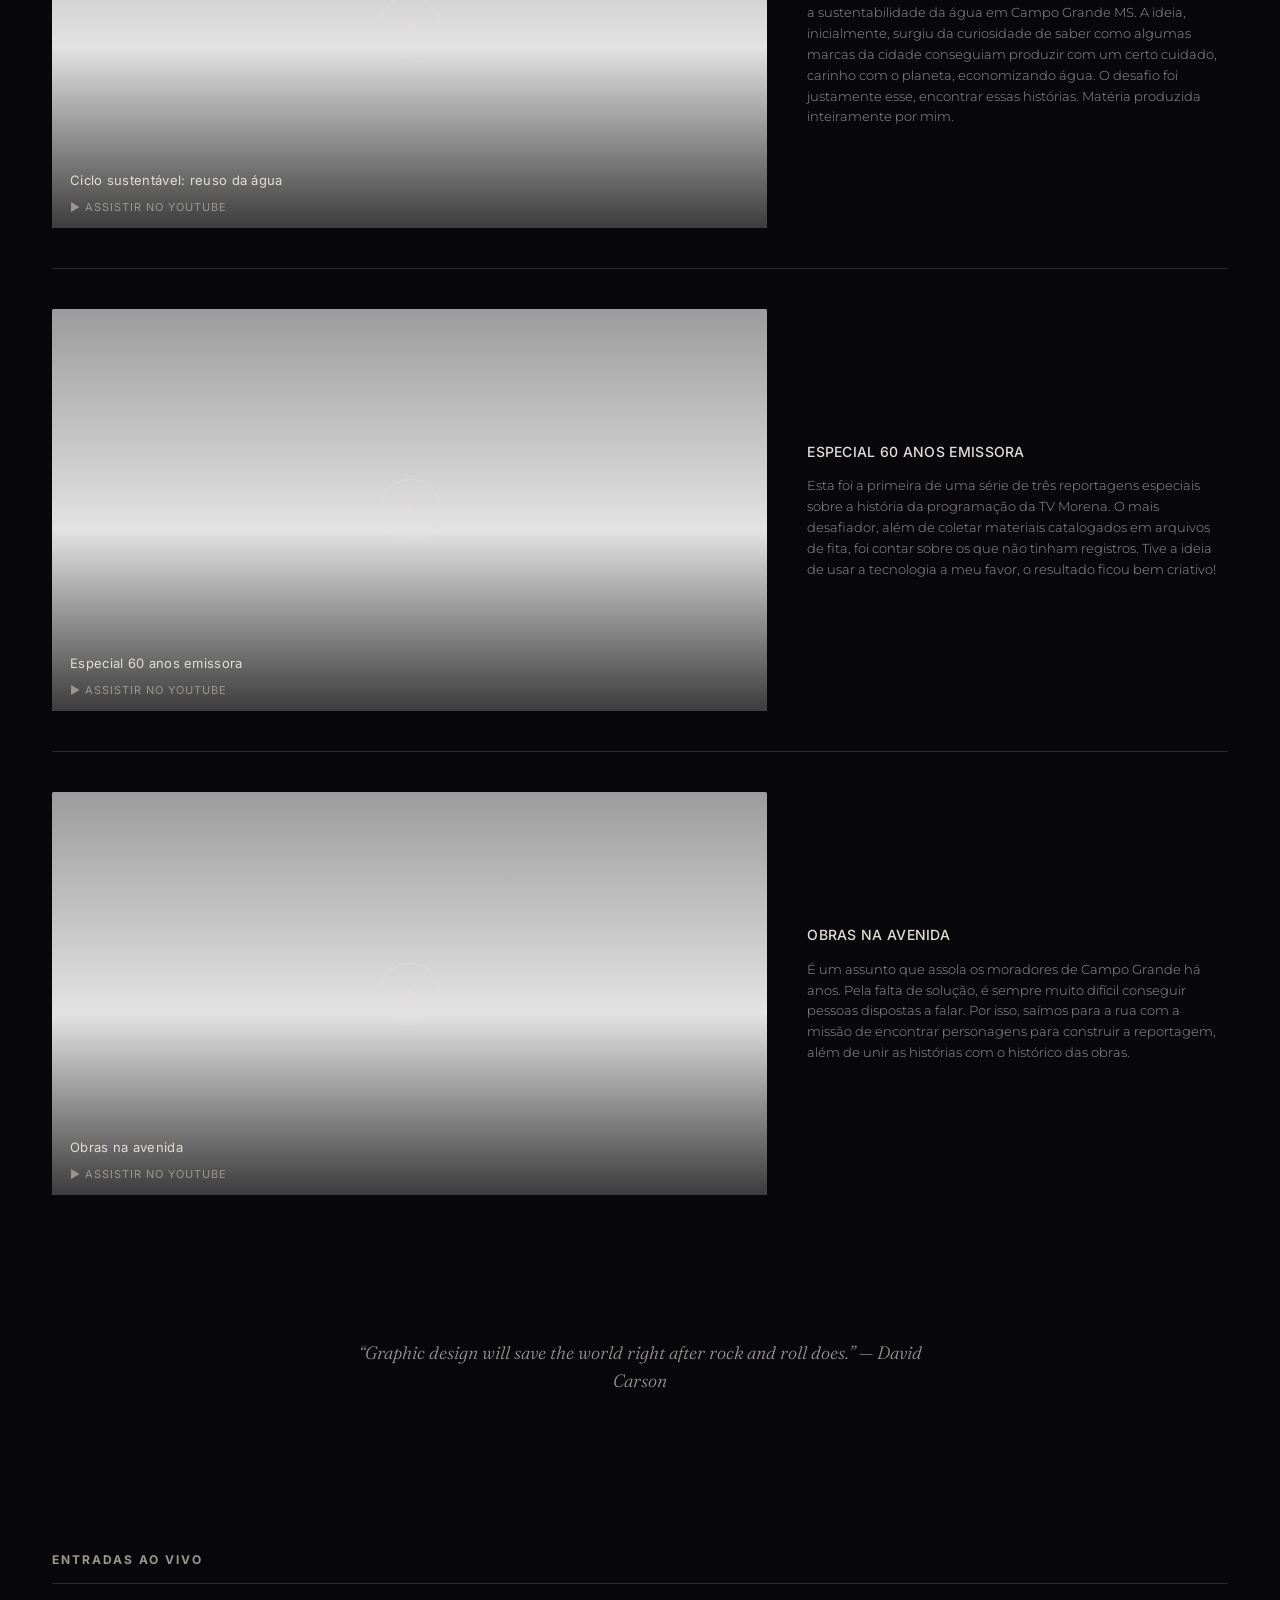
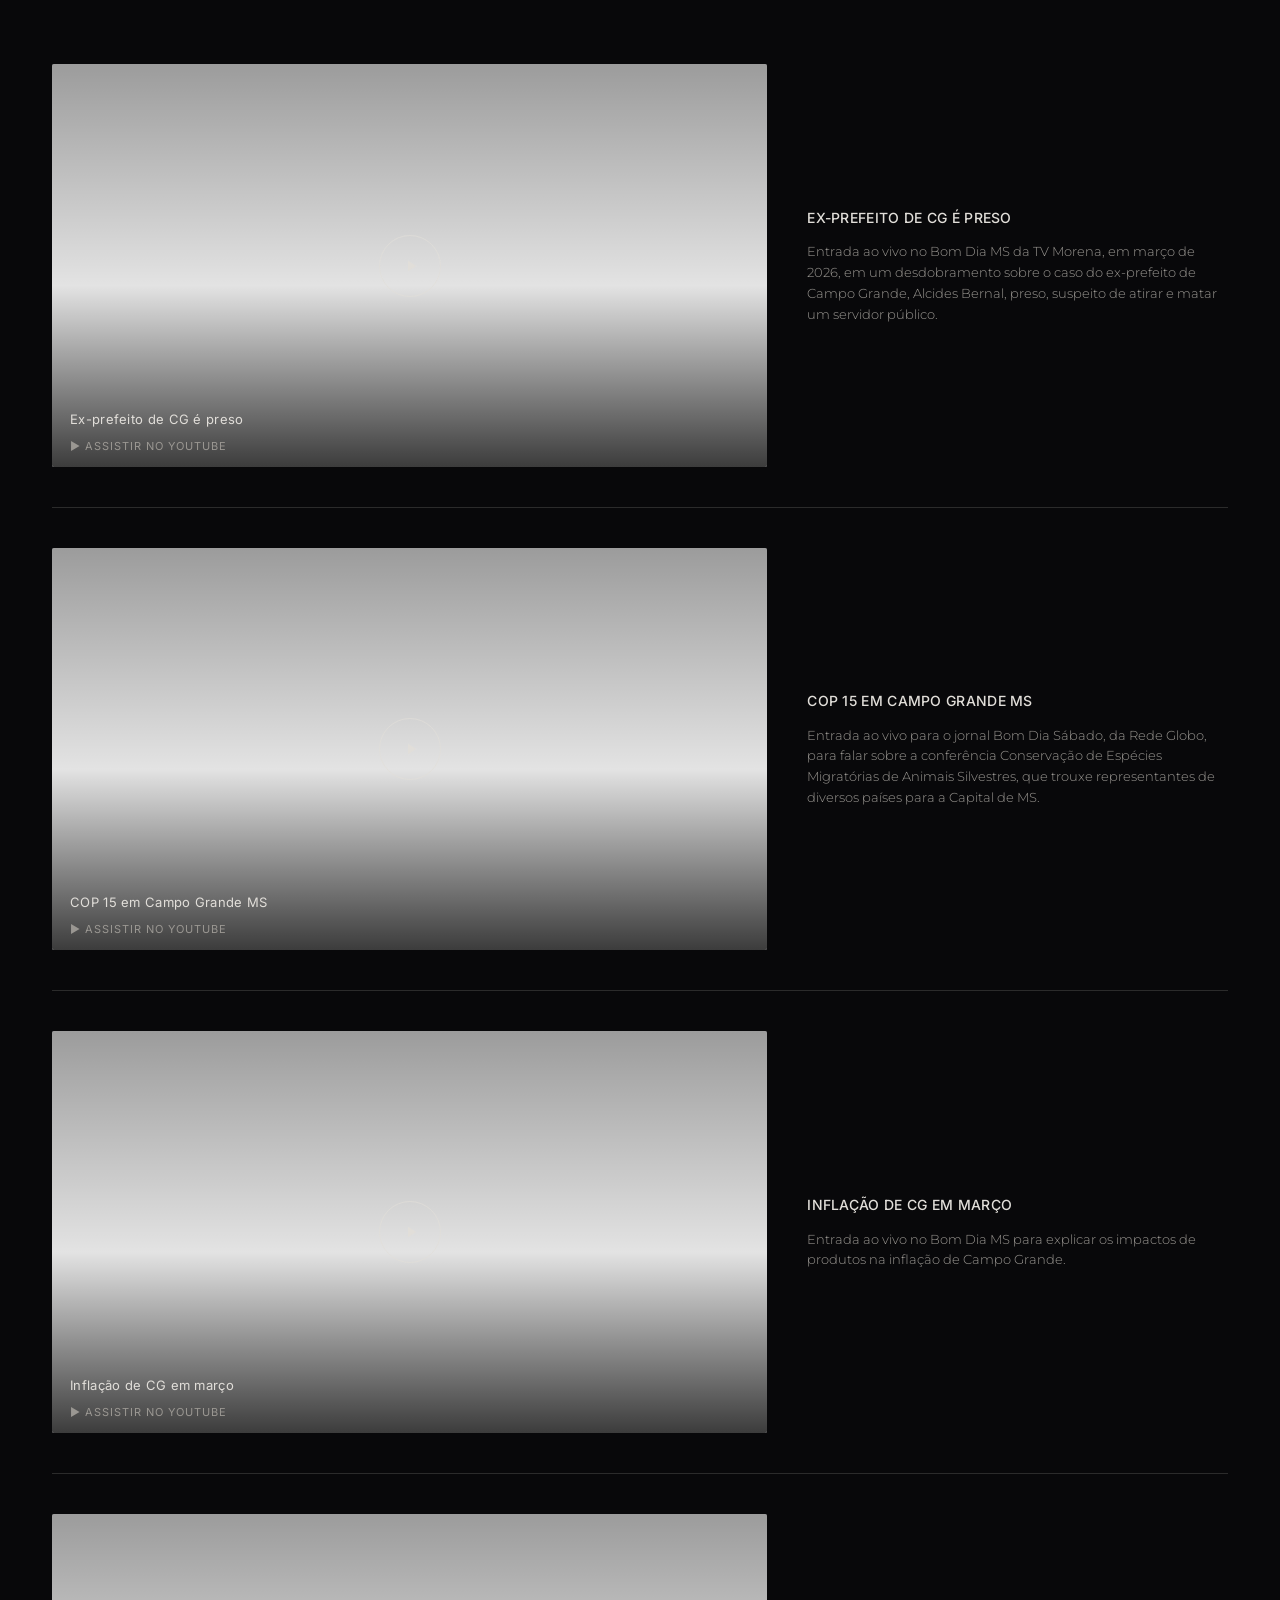
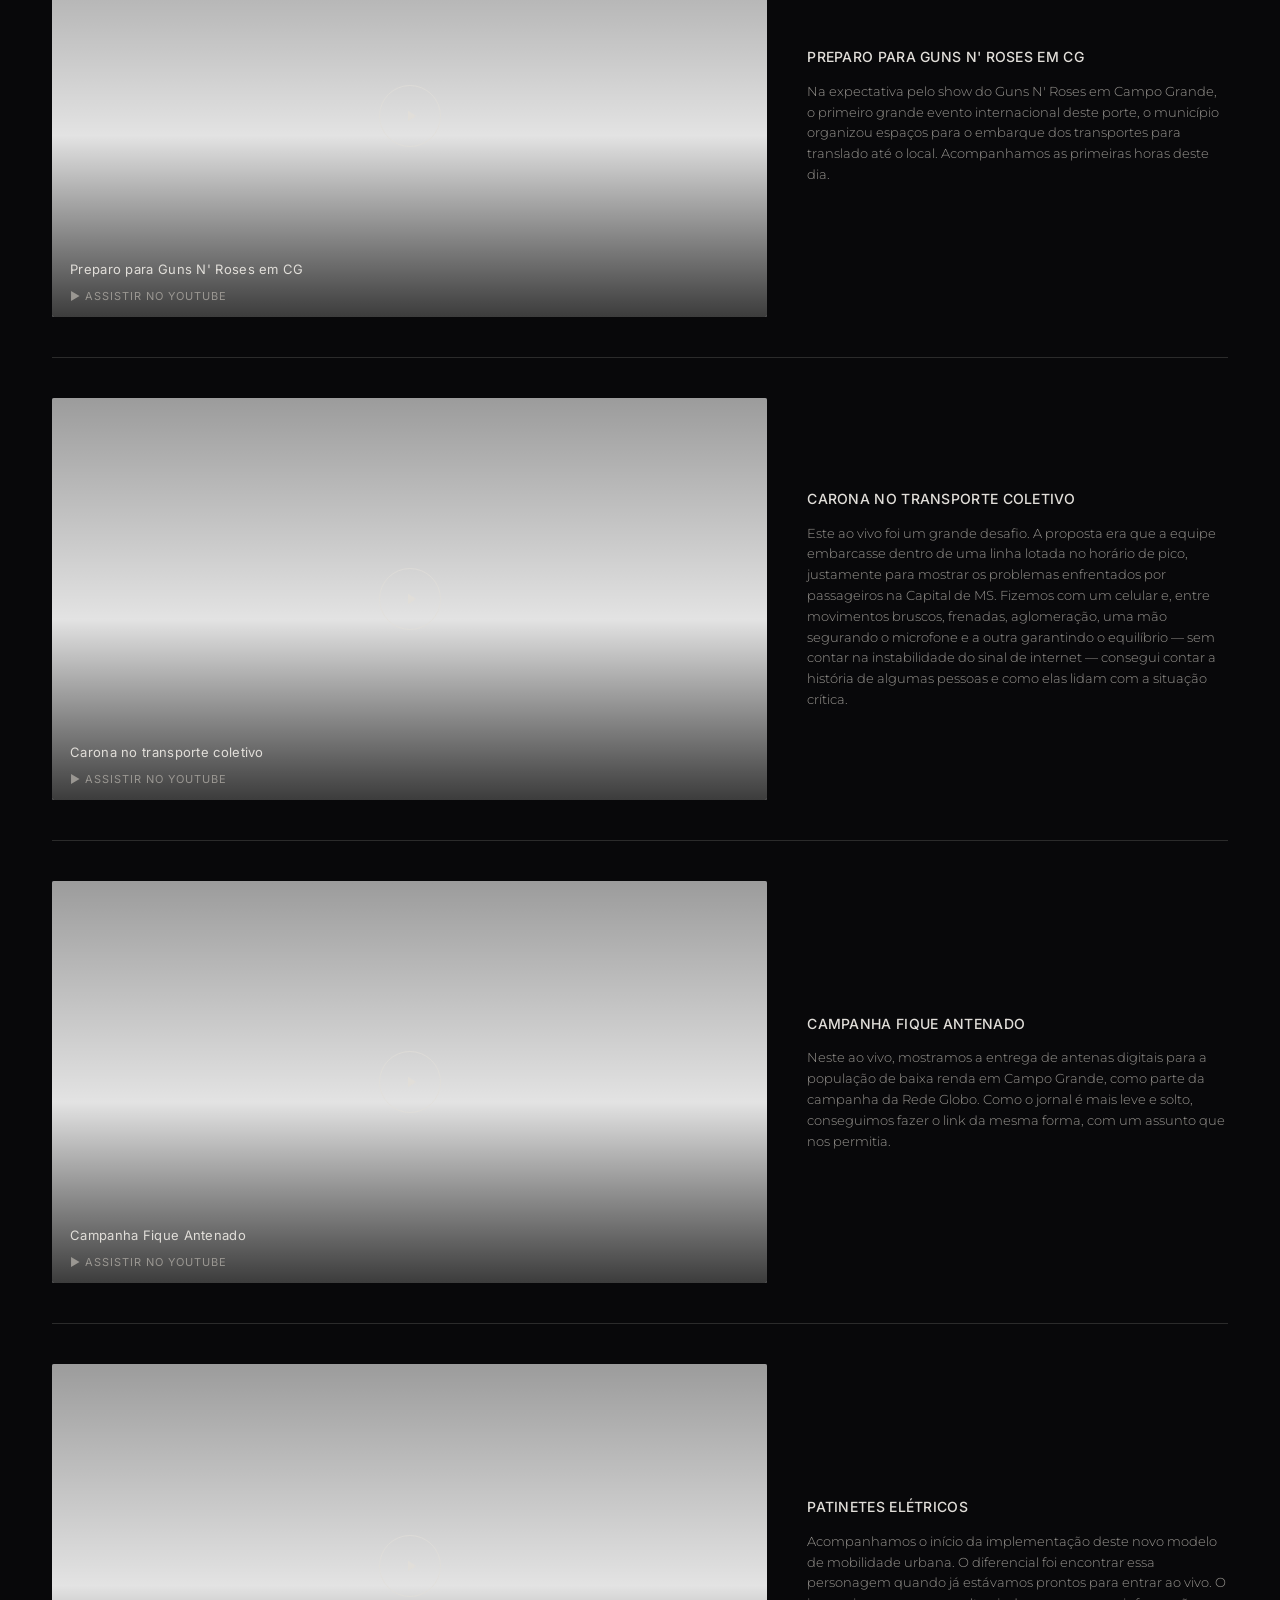
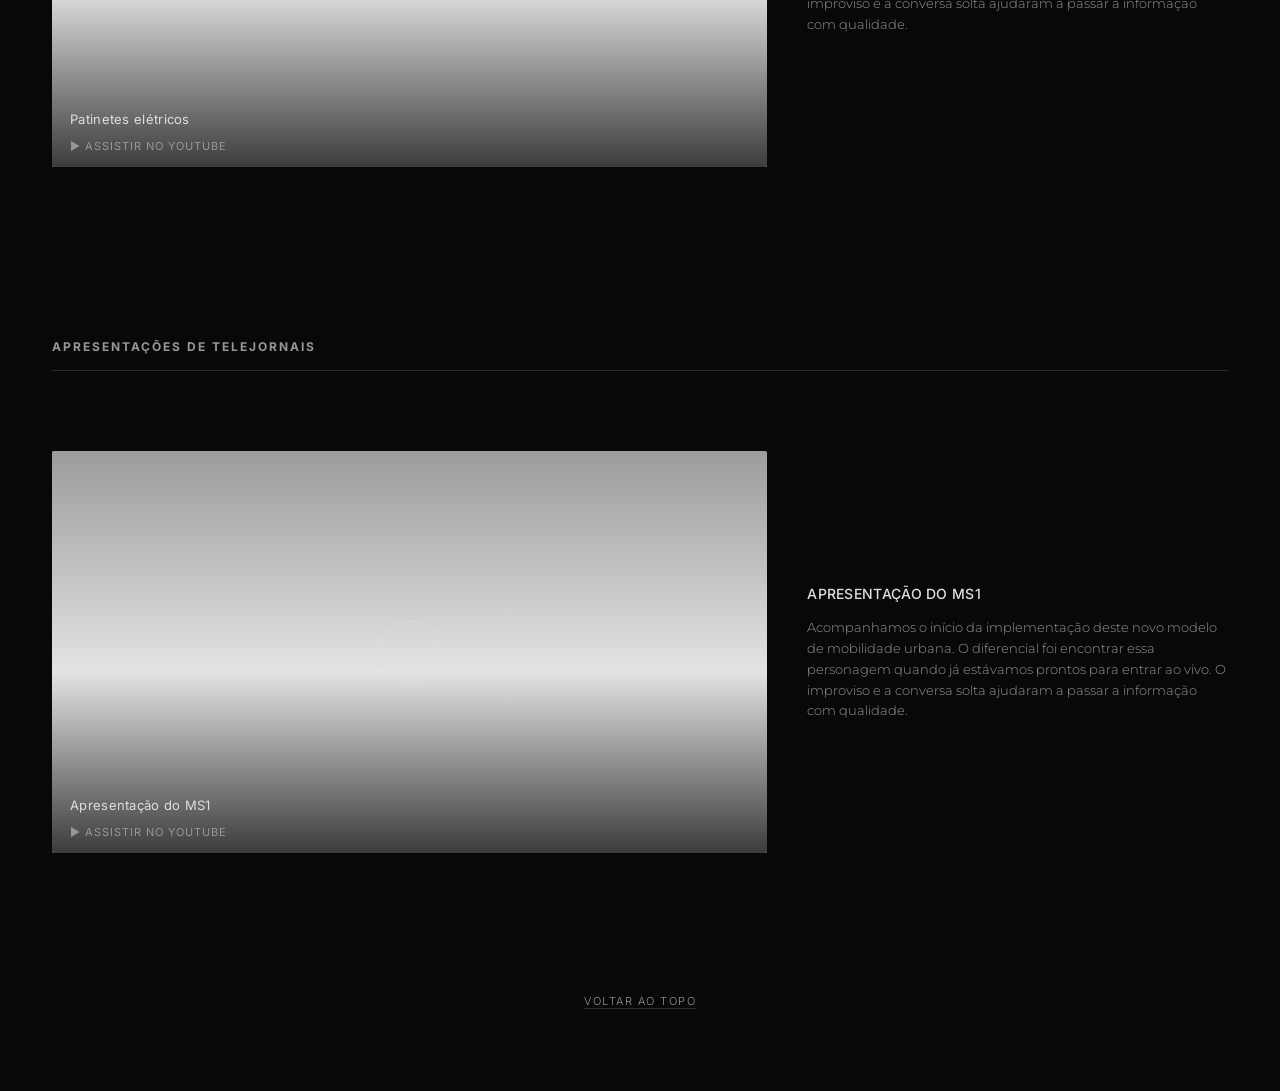
==== commit 286f1bb2: "Adiciona citação e seção de Apresentações de Telejornais Corrige id duplicado (apresentacoes-grid) e" ====
--- a/index.html
+++ b/index.html
@@ -25,6 +25,7 @@
   <nav class="section-tabs">
     <a href="#reportagens">Reportagens</a>
     <a href="#entradas">Entradas ao vivo</a>
+    <a href="#apresentacoes">Apresentações de Telejornais</a>
   </nav>
 
   <main class="container">
@@ -33,9 +34,16 @@
       <div id="reportagens-grid"></div>
     </section>
 
+    <p class="quote" id="site-quote"></p>
+
     <section id="entradas" class="section">
       <h2 class="section-heading">Entradas ao vivo</h2>
       <div id="entradas-grid"></div>
+    </section>
+
+    <section id="apresentacoes" class="section">
+      <h2 class="section-heading">Apresentações de Telejornais</h2>
+      <div id="apresentacoes-grid"></div>
     </section>
   </main>
 
--- a/css/style.css
+++ b/css/style.css
@@ -16,6 +16,7 @@
   --sans: "Inter", -apple-system, "Segoe UI", Roboto, sans-serif;
   --body-font: "Montserrat", var(--sans);
   --maxw: 1240px;
+  --header-h: 48px;
 }
 
 * {
@@ -63,12 +64,14 @@
   display: flex;
   align-items: center;
   justify-content: space-between;
-  padding: 22px 32px;
+  padding: 14px 32px;
   font-family: var(--sans);
   font-size: 12px;
   letter-spacing: 1.5px;
   text-transform: uppercase;
-  background: linear-gradient(to bottom, rgba(8, 8, 10, 0.9), transparent);
+  background: rgba(8, 8, 10, 0.92);
+  backdrop-filter: blur(8px);
+  -webkit-backdrop-filter: blur(8px);
 }
 
 .site-header .logo {
@@ -135,13 +138,13 @@
 
 .section-tabs {
   position: sticky;
-  top: 0;
+  top: var(--header-h);
   z-index: 40;
   display: flex;
   justify-content: center;
   gap: 36px;
   padding: 18px 24px;
-  background: linear-gradient(to bottom, var(--bg) 60%, transparent);
+  background: var(--bg);
   font-family: var(--sans);
   font-size: 12px;
   letter-spacing: 1.5px;
@@ -158,6 +161,17 @@
 .section-tabs a:hover {
   opacity: 1;
   border-color: var(--line);
+}
+
+.quote {
+  max-width: 640px;
+  margin: 64px auto;
+  text-align: center;
+  font-family: var(--serif);
+  font-style: italic;
+  font-size: 18px;
+  color: var(--fg-dim);
+  padding: 0 24px;
 }
 
 /* ---------- Section headings ---------- */
@@ -395,7 +409,11 @@
   }
 
   .site-header {
-    padding: 18px 20px;
+    padding: 12px 20px;
+  }
+
+  :root {
+    --header-h: 42px;
   }
 
   .container {
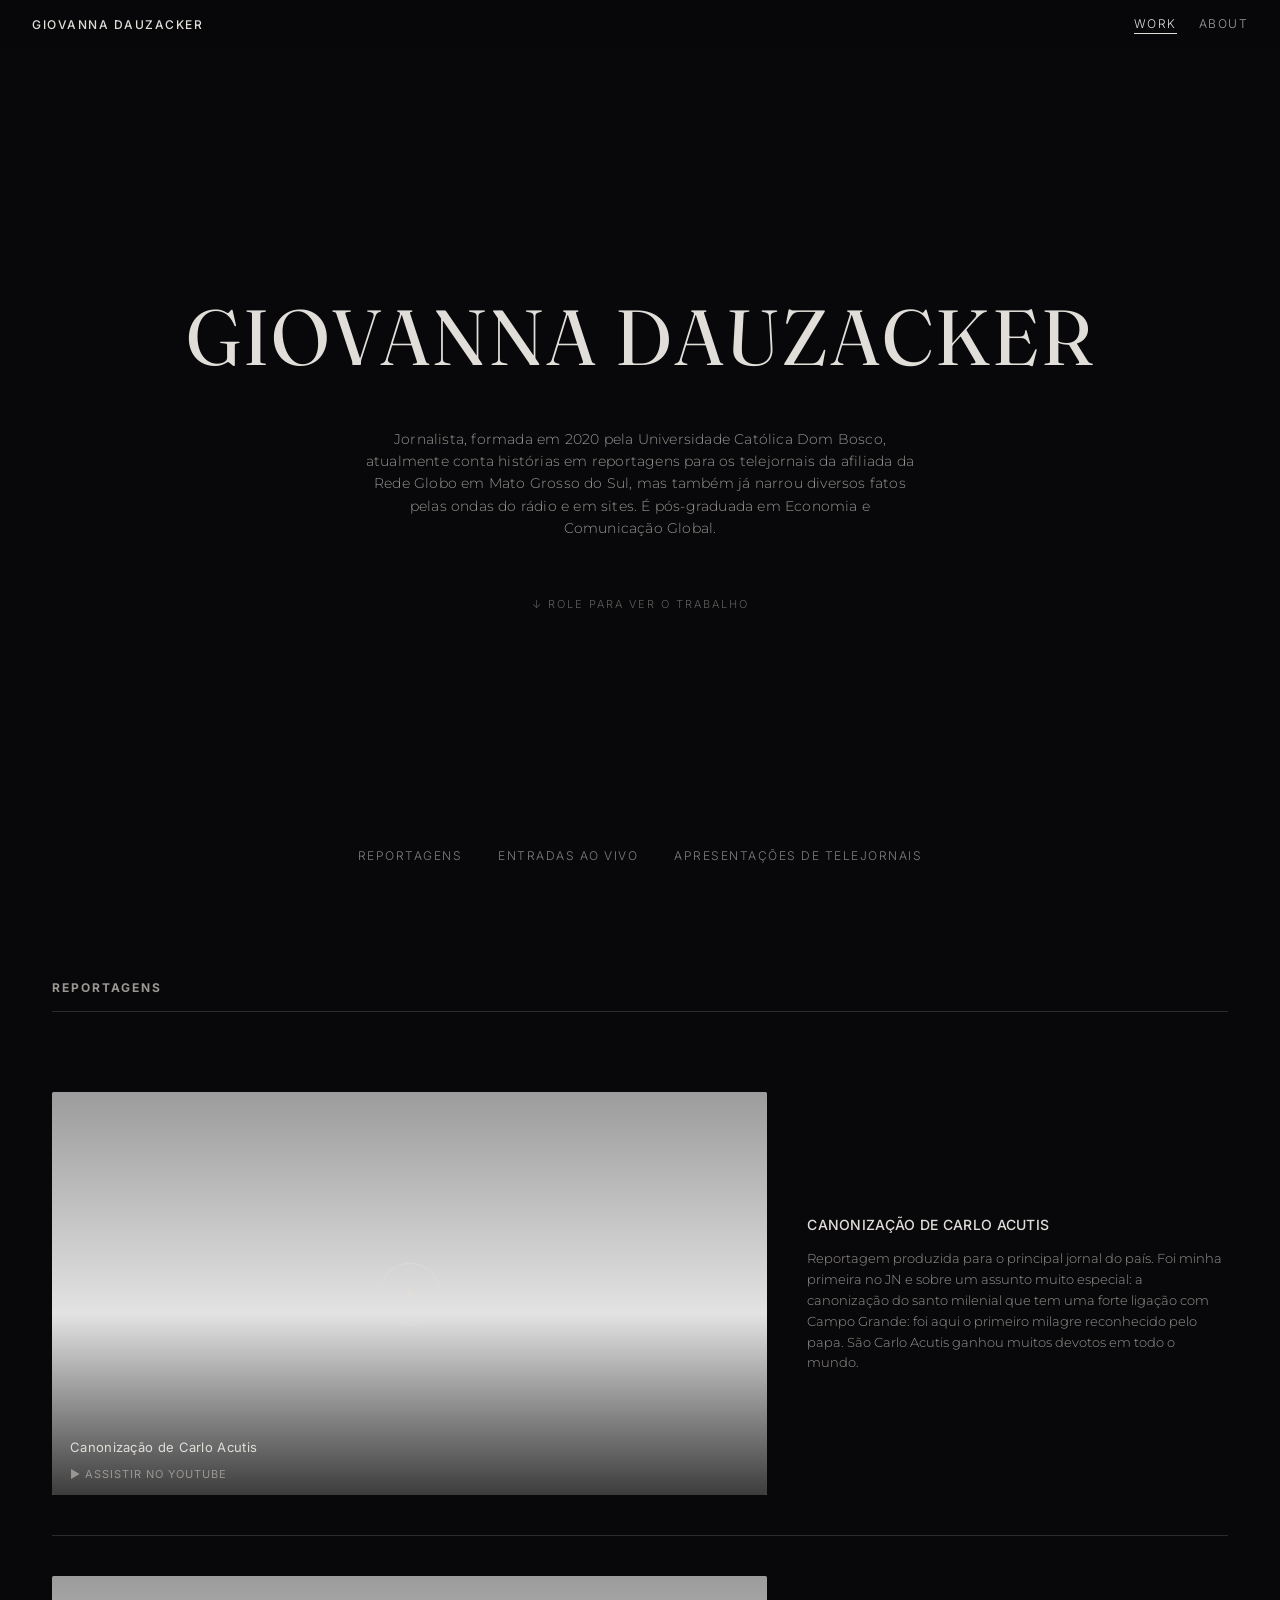
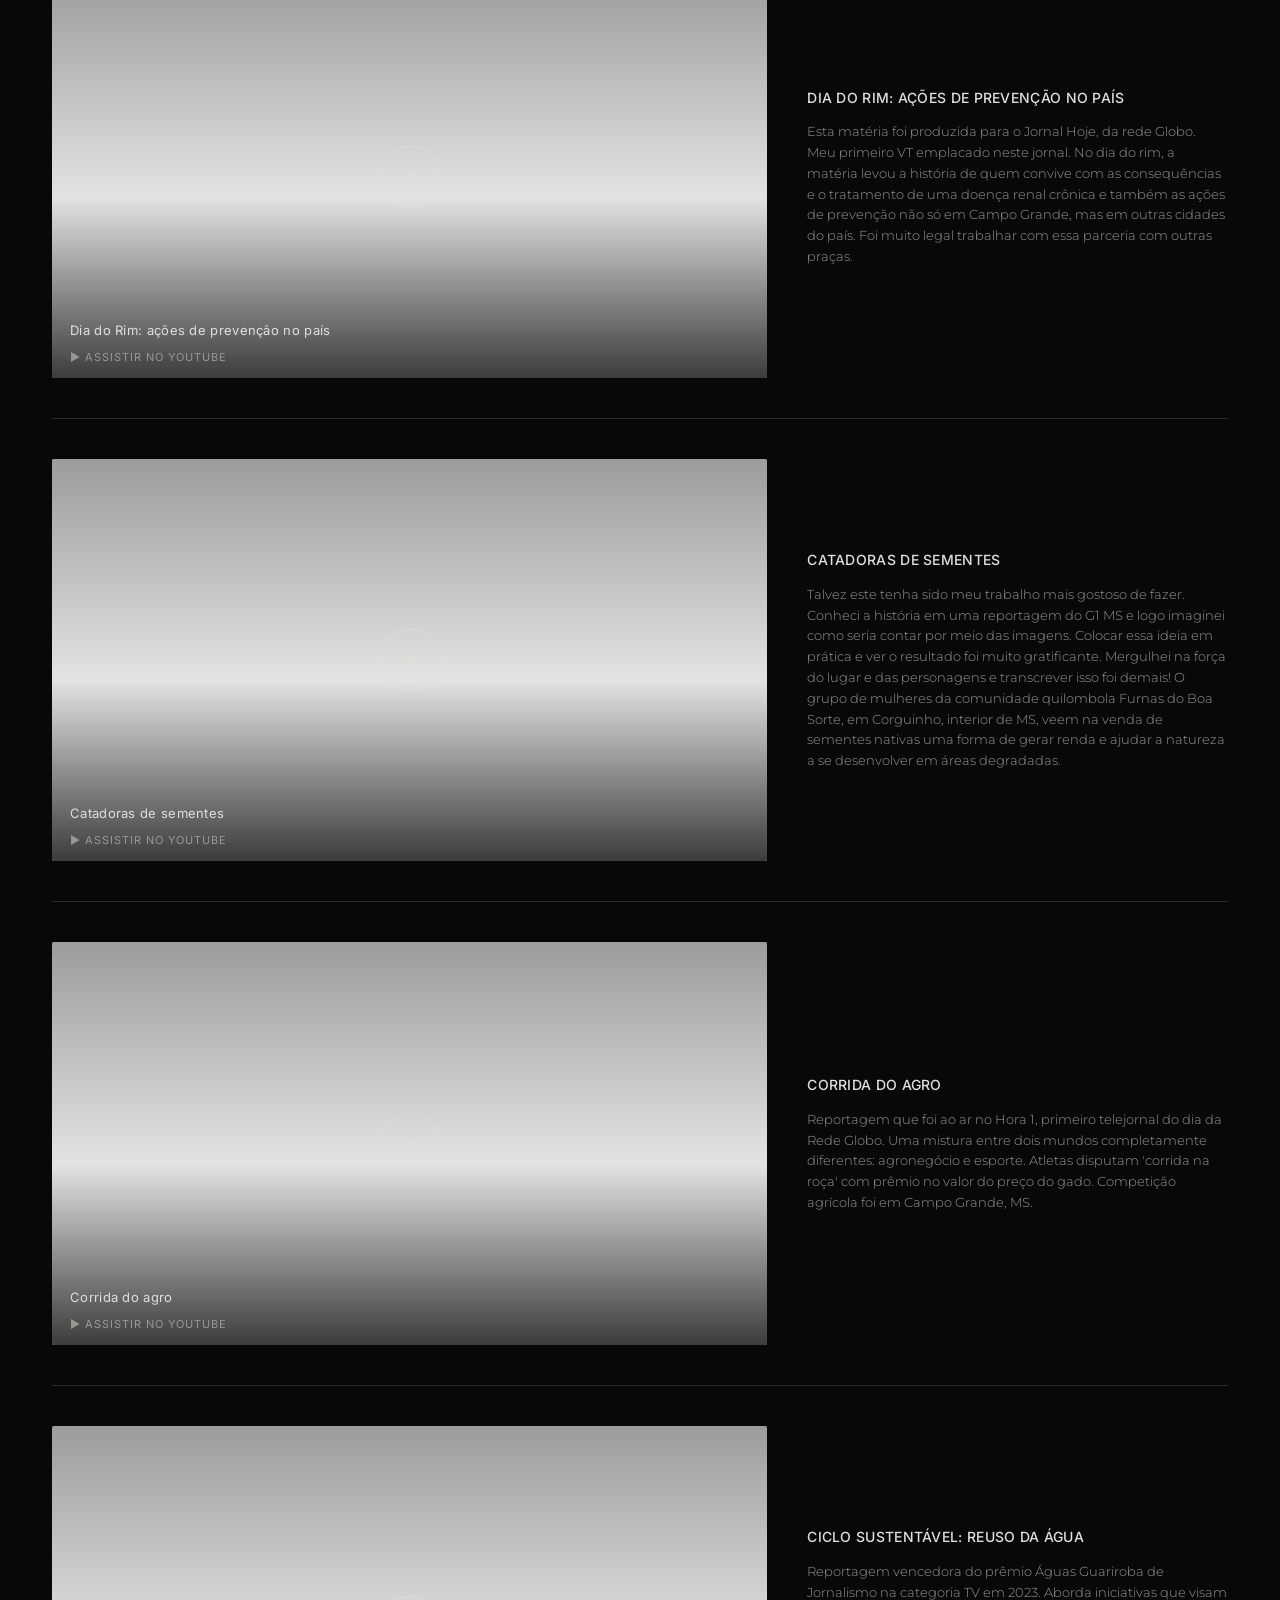
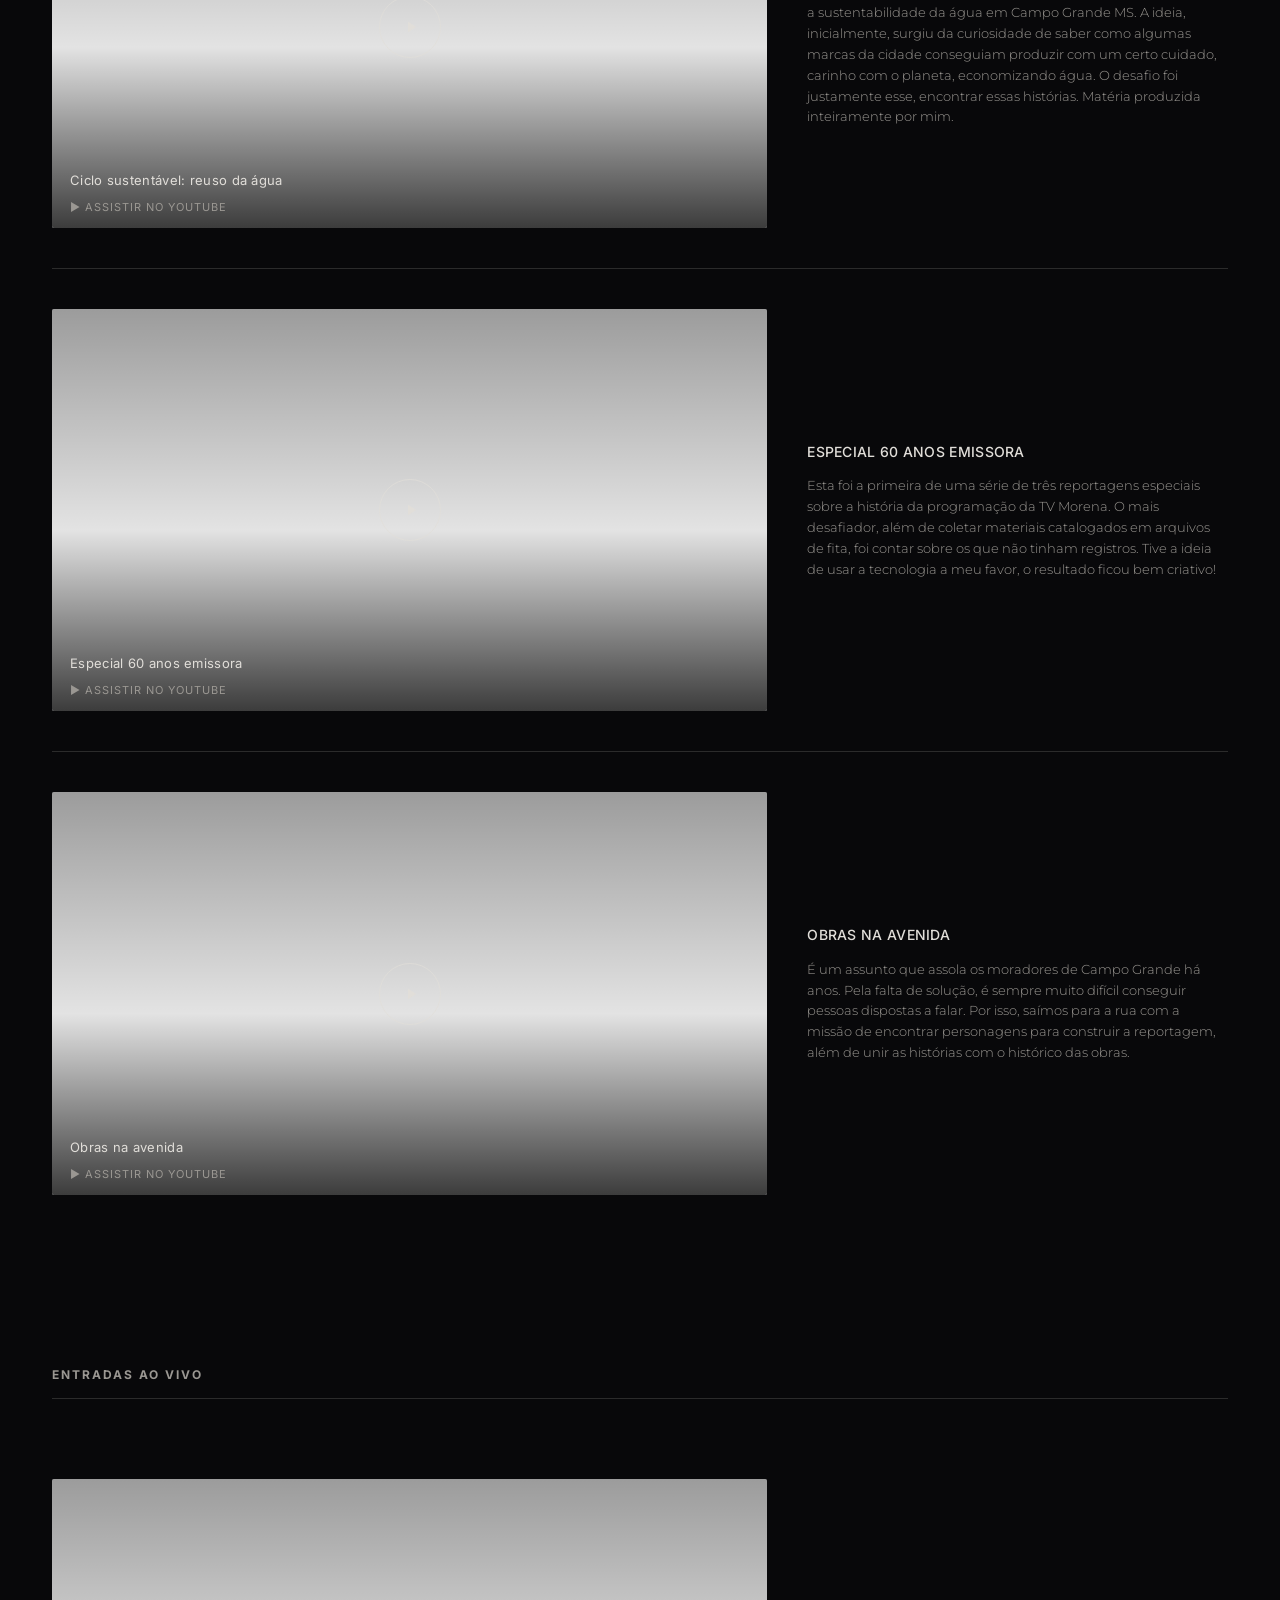
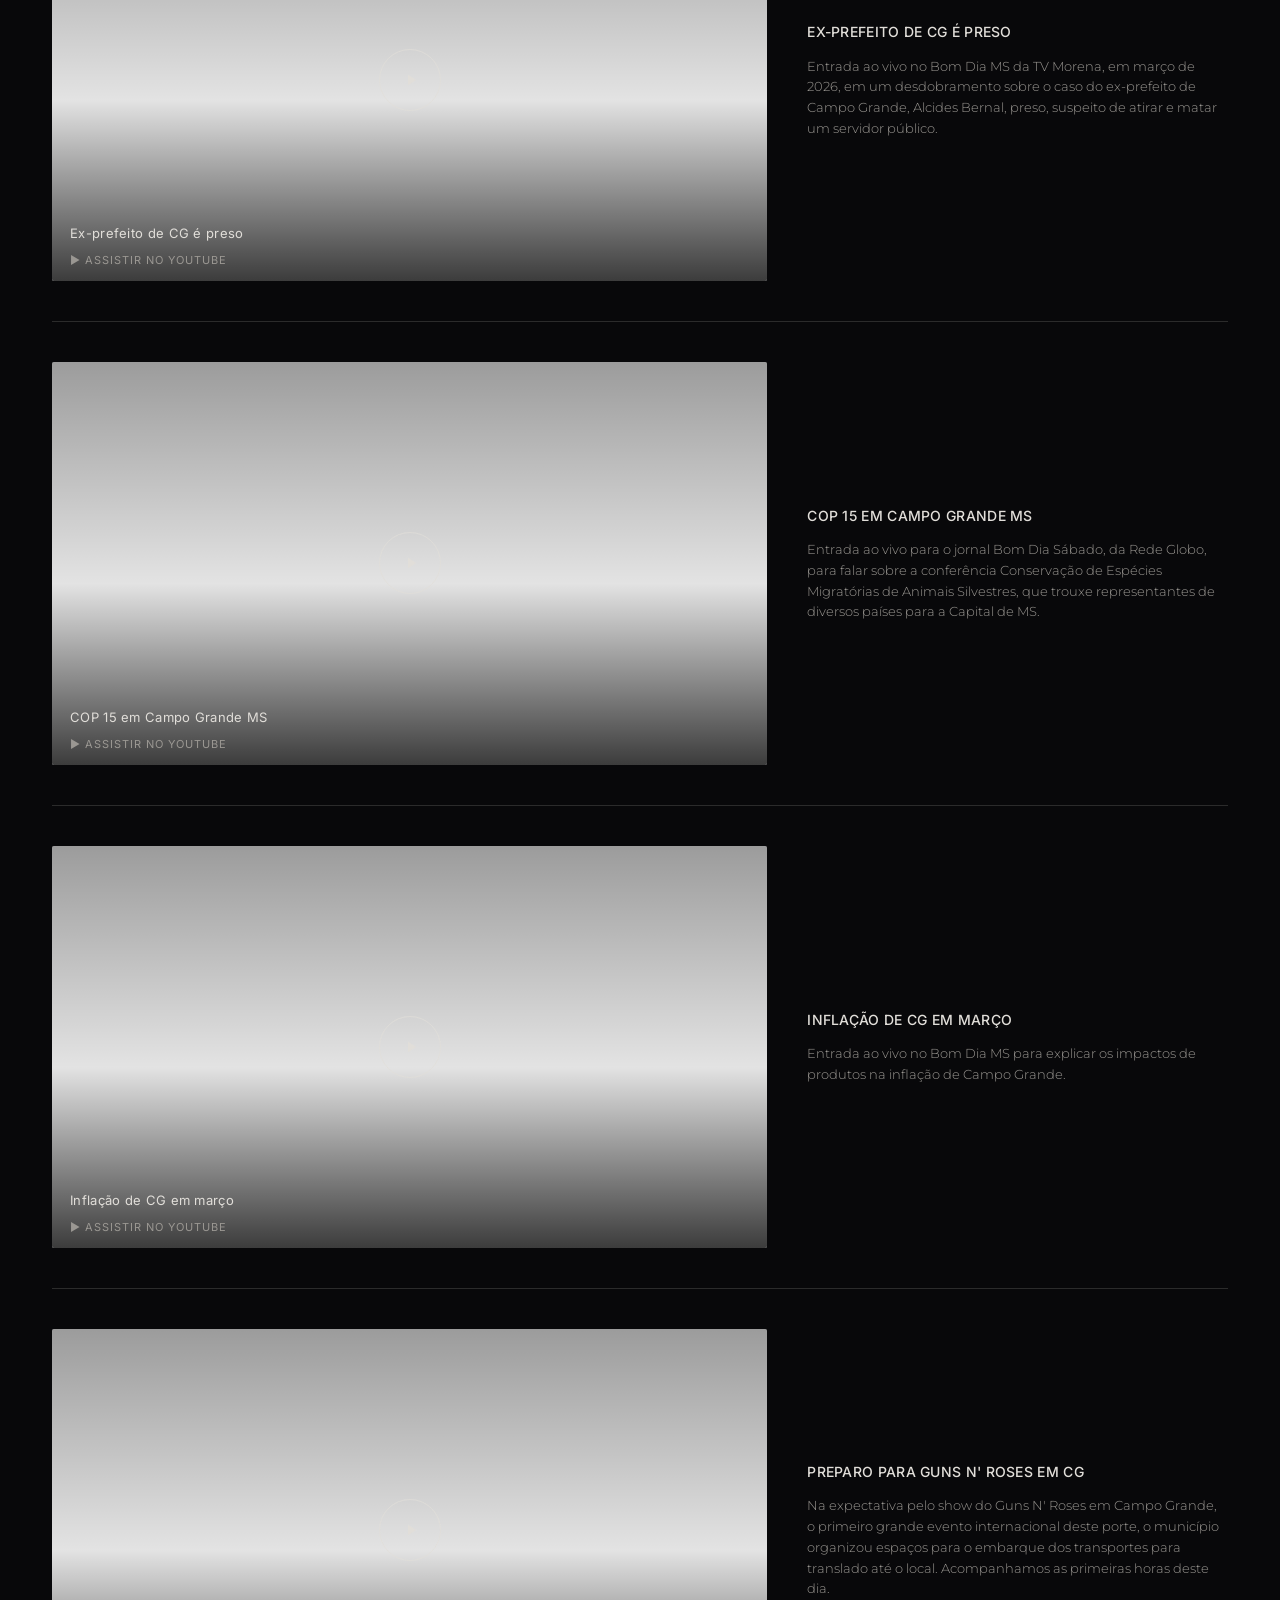
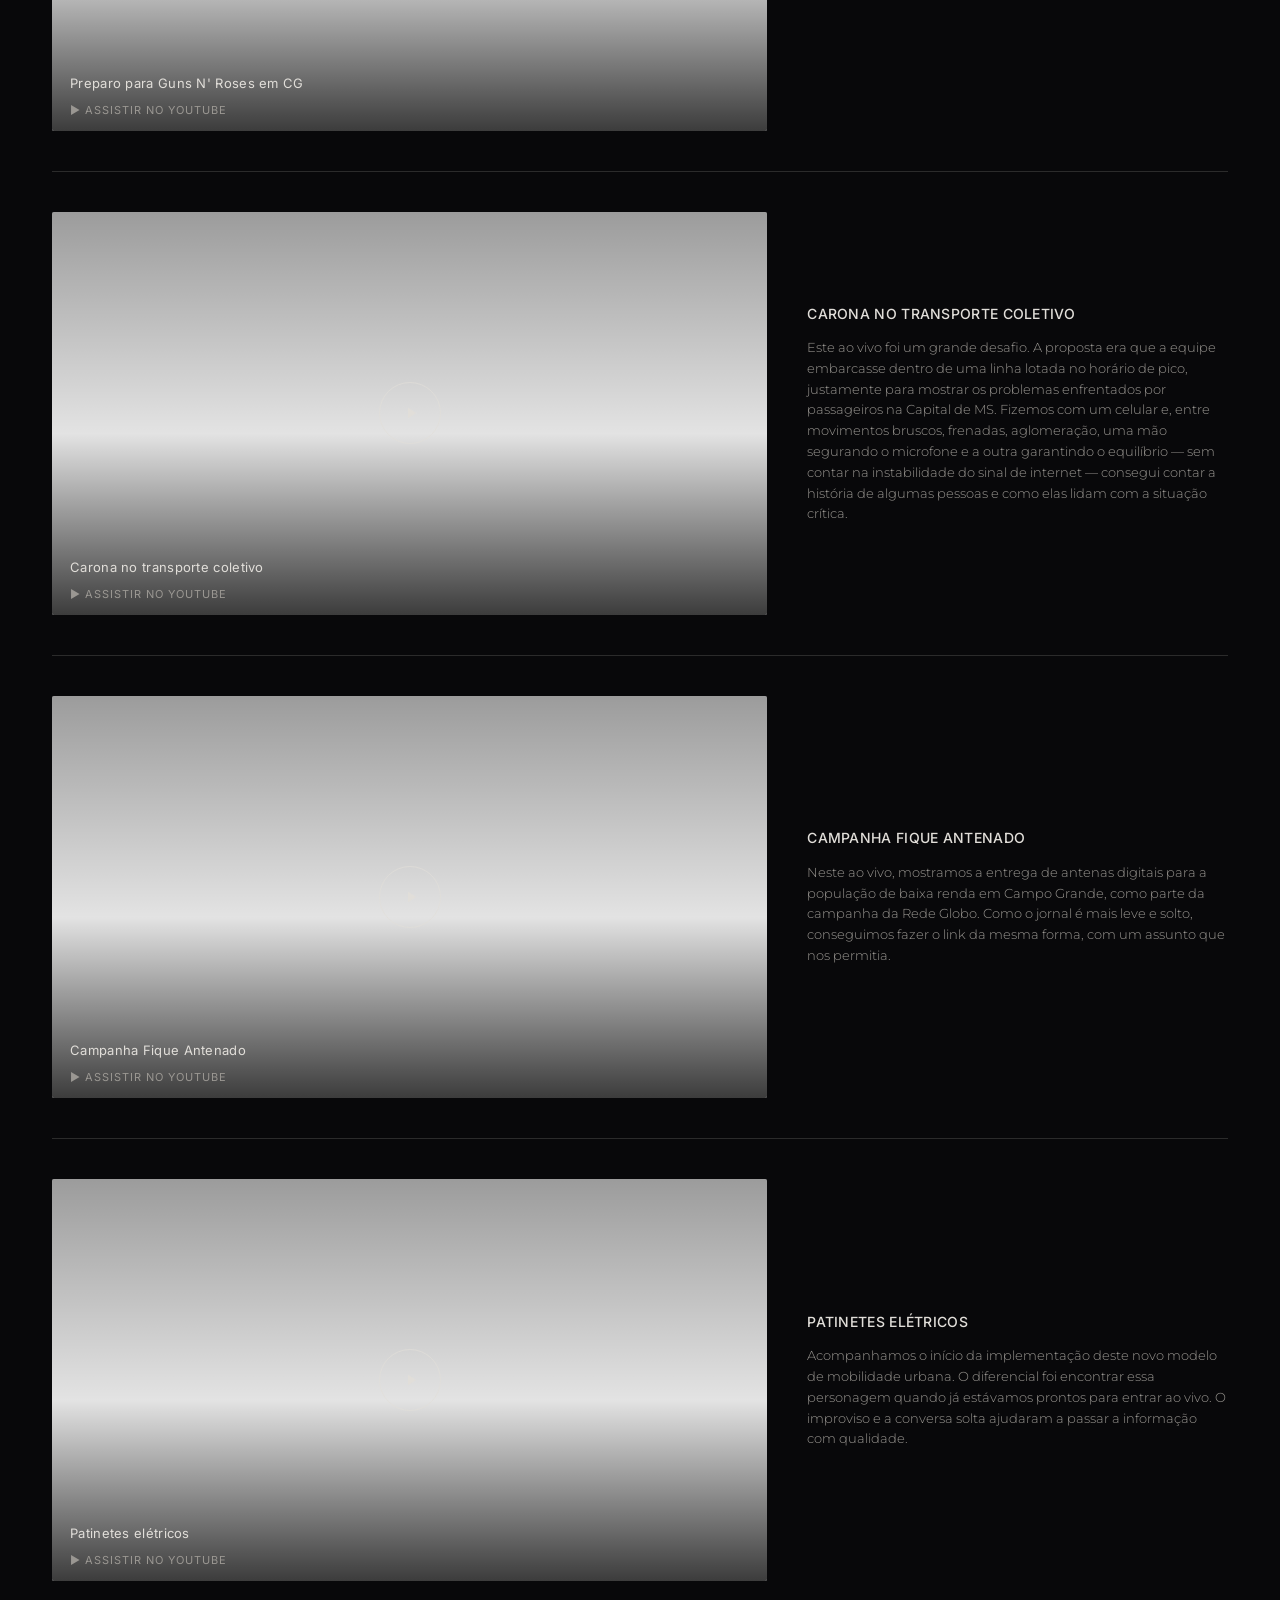
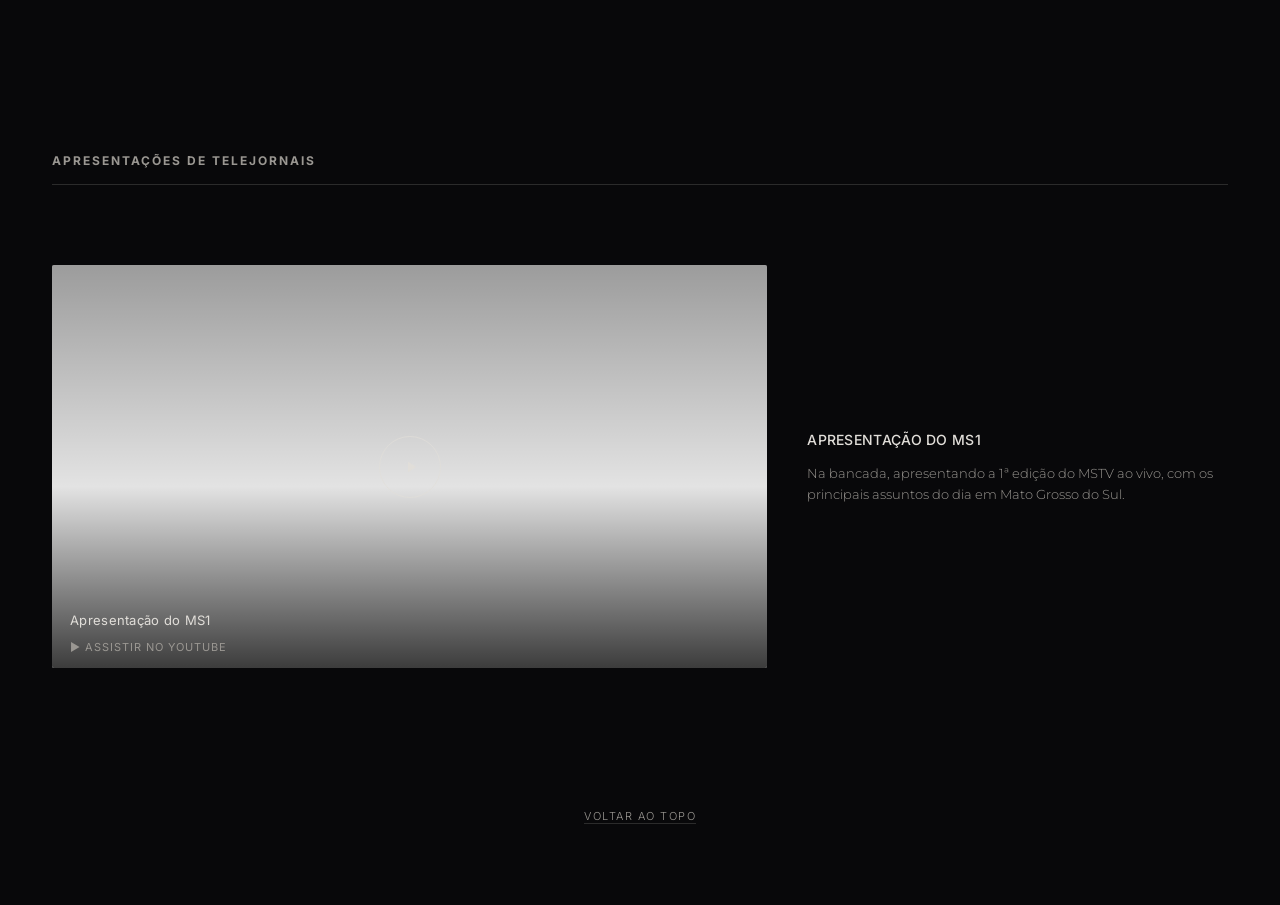
==== commit e60fb7c5: "Remove citação da página inicial" ====
--- a/index.html
+++ b/index.html
@@ -34,8 +34,6 @@
       <div id="reportagens-grid"></div>
     </section>
 
-    <p class="quote" id="site-quote"></p>
-
     <section id="entradas" class="section">
       <h2 class="section-heading">Entradas ao vivo</h2>
       <div id="entradas-grid"></div>
--- a/css/style.css
+++ b/css/style.css
@@ -163,17 +163,6 @@
   border-color: var(--line);
 }
 
-.quote {
-  max-width: 640px;
-  margin: 64px auto;
-  text-align: center;
-  font-family: var(--serif);
-  font-style: italic;
-  font-size: 18px;
-  color: var(--fg-dim);
-  padding: 0 24px;
-}
-
 /* ---------- Section headings ---------- */
 
 .section {
